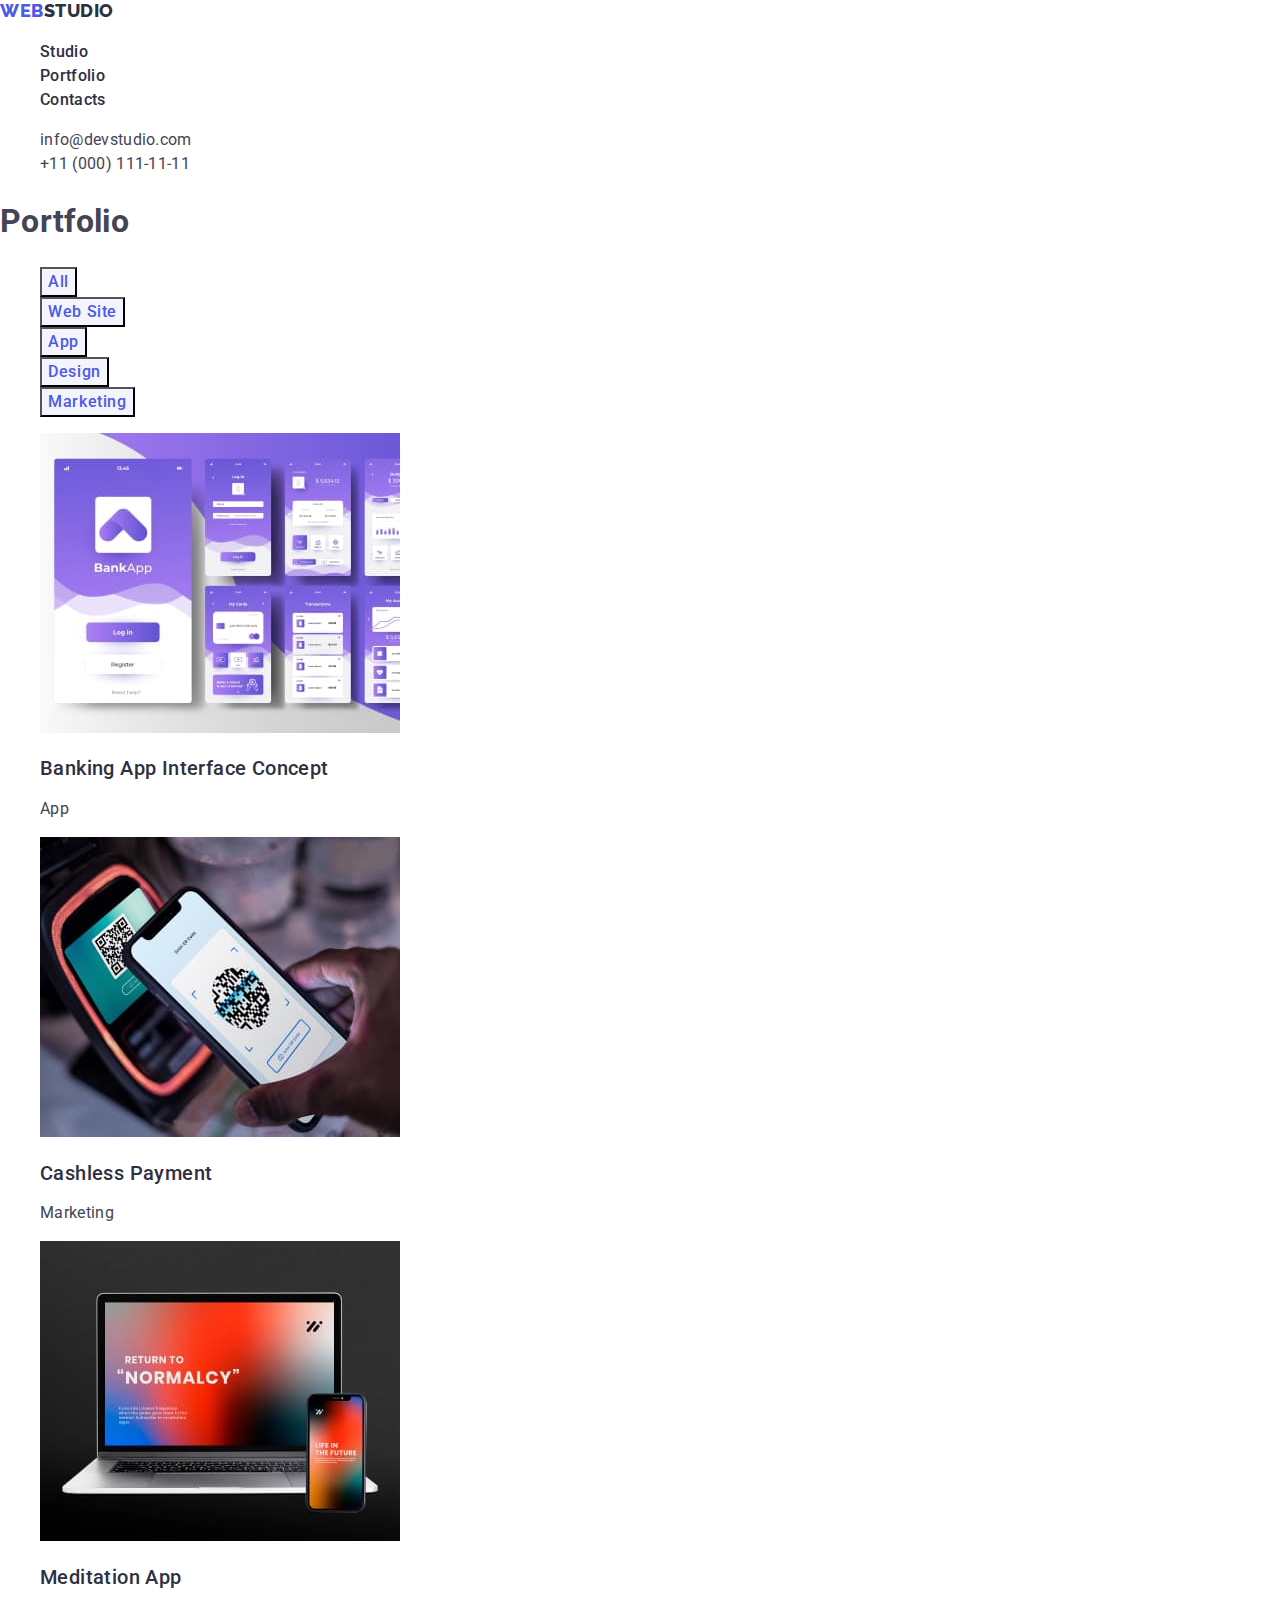
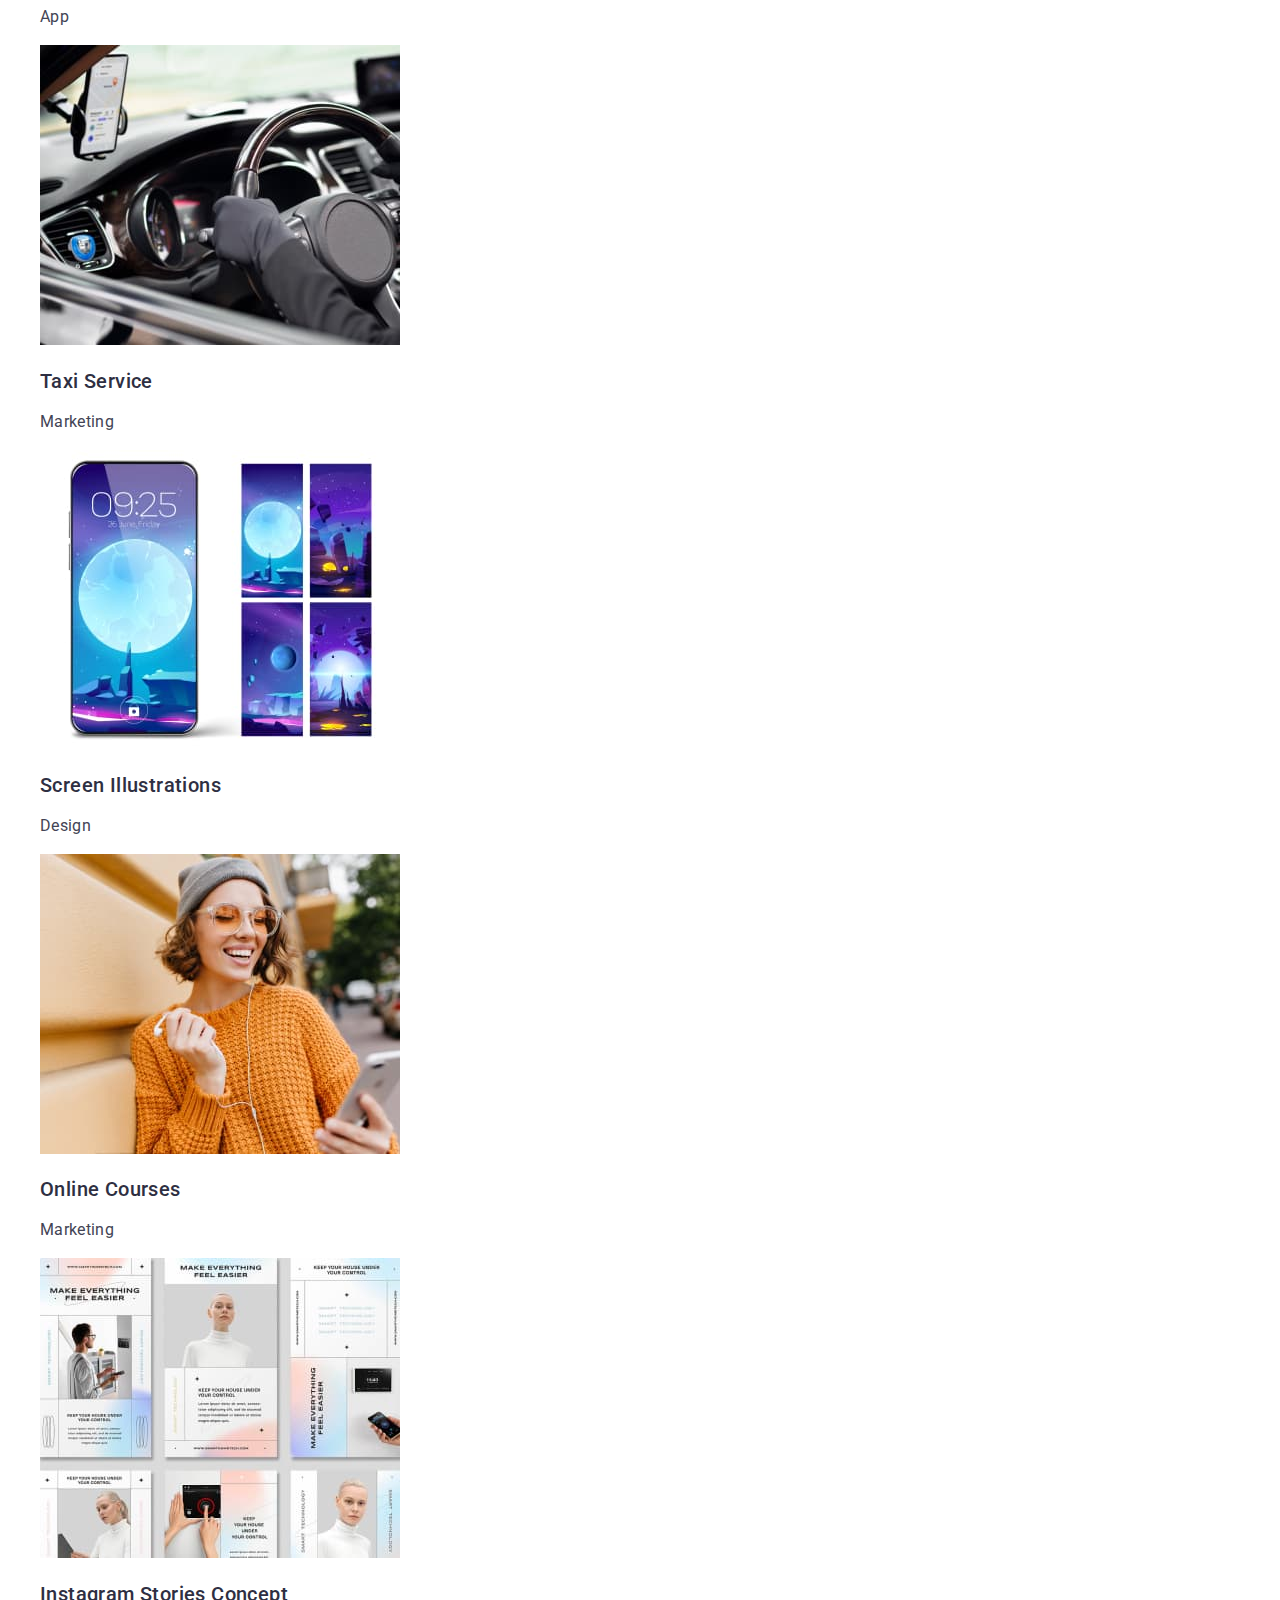
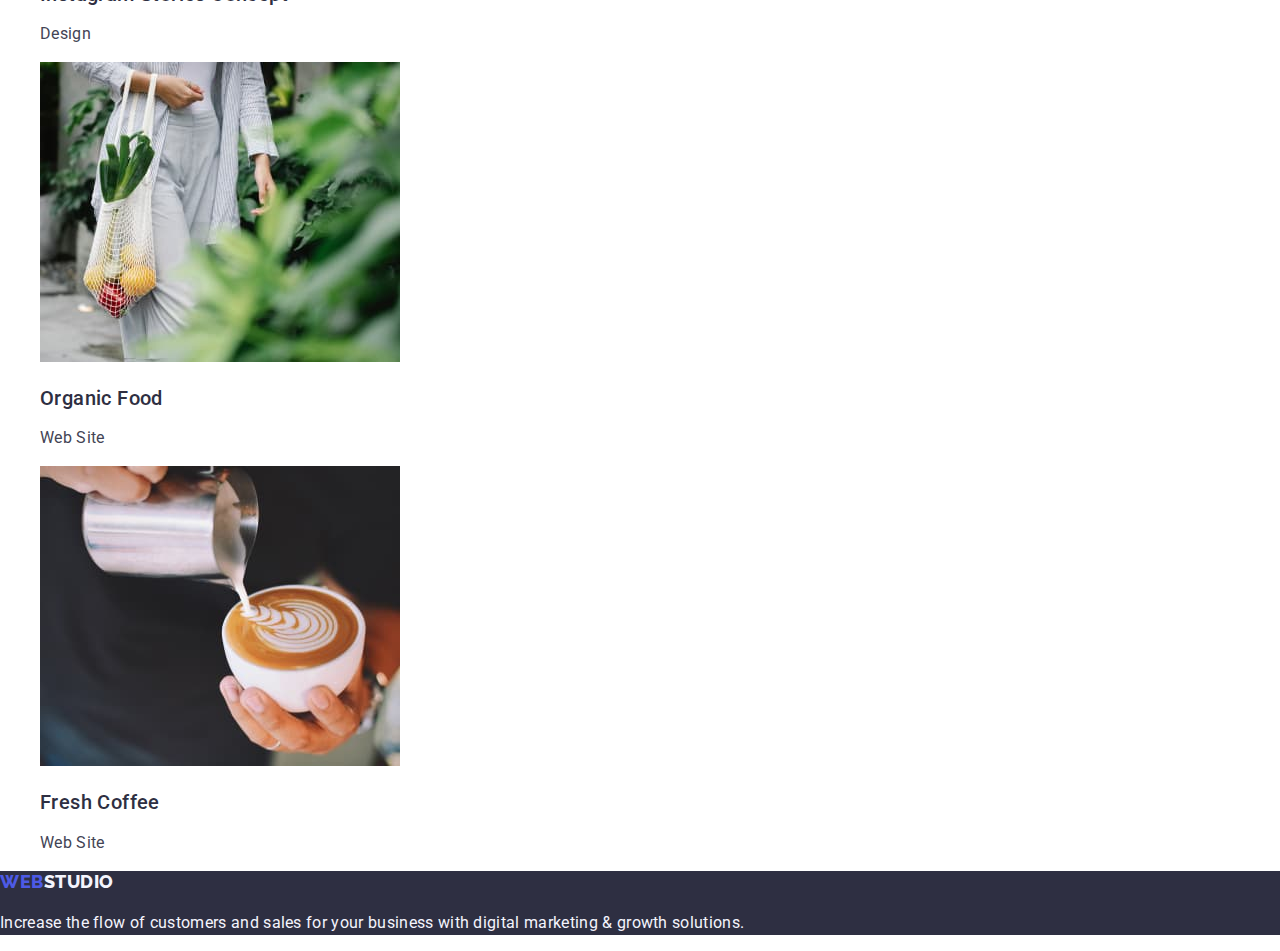
==== portfolio.html @ a2c0a6ae "Initial commit" ====
<!DOCTYPE html>
<html lang="en">

<head>
    <meta charset="UTF-8">
    <meta http-equiv="X-UA-Compatible" content="IE=edge">
    <meta name="viewport" content="width=device-width, initial-scale=1.0">
    <title>Portfolio</title>
    <link rel="stylesheet" href="https://cdn.jsdelivr.net/npm/modern-normalize@1.1.0/modern-normalize.min.css">
    <link rel="preconnect" href="https://fonts.googleapis.com">
    <link rel="preconnect" href="https://fonts.gstatic.com" crossorigin>
    <link
        href="https://fonts.googleapis.com/css2?family=Raleway:wght@800&family=Roboto:wght@400;500;700;900&family=Tilt+Prism&display=swap"
        rel="stylesheet">
    <link rel="stylesheet" href="./css/styles.css">
</head>

<body>
    <header>

        <nav>
            <a class="logo-main link" href="./index.html">Web<span class="logo-accent">Studio</span></a>
            <ul class="list">
                <li>
                    <a class="page-link link" href="./index.html">Studio</a>
                </li>
                <li>
                    <a class="page-link link" href="./portfolio.html">Portfolio</a>
                </li>
                <li>
                    <a class="page-link link" href="">Contacts</a>
                </li>
            </ul>
        </nav>

        <address class="contacts">
            <ul class="list">
                <li>
                    <a class="link" href="mailto:info@devstudio.com">info@devstudio.com</a>
                </li>
                <li>
                    <a  class="link" href="tel:+110001111111">+11 (000) 111-11-11</a>
                </li>
            </ul>
        </address>

    </header>

    <main>
        <section>
            <h1>Portfolio</h1>
            <ul class="list">
                <li>
                    <button class="filter" type="button">All</button>
                </li>
                <li>
                    <button class="filter" type="button">Web Site</button>
                </li>
                <li>
                    <button class="filter" type="button">App</button>
                </li>
                <li>
                    <button class="filter" type="button">Design</button>
                </li>
                <li>
                    <button class="filter" type="button">Marketing</button>
                </li>
            </ul>

            <ul class="list">
                <li class="project-card">
                    <a class="link" href="">
                        <img
                        src="./images/card1.jpg"
                        alt="Banking App Interface Concept"
                        width="360"
                        height="300">
                        <h2 class="sub-title">Banking App Interface Concept</h2>
                        <p class="text">App</p>
                    </a>
                </li>
                <li class="project-card">
                    <a class="link" href="">
                        <img
                        src="./images/card2.jpg"
                        alt="Cashless Payment"
                        width="360"
                        height="300"
                        >
                        <h2 class="sub-title">Cashless Payment</h2>
                        <p class="text">Marketing</p>
                    </a>
                </li>
                <li class="project-card">
                    <a class="link" href="">
                        <img
                        src="./images/card3.jpg"
                        alt="laptop and smartphone"
                        width="360"
                        height="300"
                        >
                        <h2 class="sub-title">Meditation App</h2>
                        <p class="text">App</p>
                    </a>
                </li>
                <li class="project-card">
                    <a class="link" href="">
                        <img
                        src="./images/card4.jpg"
                        alt="Steering wheel of a car with the driver's hands on it"
                        width="360"
                        height="300"
                        >
                        <h2 class="sub-title">Taxi Service</h2>
                        <p class="text">Marketing</p>
                    </a>
                </li>
                <li class="project-card">
                    <a class="link" href="">
                        <img
                        src="./images/card5.jpg"
                        alt="Screen Illustrations"
                        width="360"
                        height="300"
                        >
                        <h2 class="sub-title">Screen Illustrations</h2>
                        <p class="text">Design</p>
                    </a>
                </li>
                <li class="project-card">
                    <a  class="link" href="">
                        <img
                        src="./images/card6.jpg"
                        alt="The girl in headphones looks at the phone"
                        width="360"
                        height="300"
                        >
                        <h2 class="sub-title">Online Courses</h2>
                        <p class="text">Marketing</p>
                    </a>
                </li>
                <li class="project-card">
                    <a class="link" href="">
                        <img
                        src="./images/card7.jpg"
                        alt="Example of instagram stories"
                        width="360" height="300"
                        >
                        <h2 class="sub-title">Instagram Stories Concept</h2>
                        <p class="text">Design</p>
                    </a>
                </li>
                <li class="project-card">
                    <a class="link" href="">
                        <img src="./images/card8.jpg"
                        alt="Organic Food"
                        width="360"
                        height="300"
                        >
                        <h2 class="sub-title">Organic Food</h2>
                        <p class="text">Web Site</p>
                    </a>
                </li>
                <li class="project-card">
                    <a class="link" href="">
                        <img
                        src="./images/card9.jpg"
                        alt="Fresh Coffee"
                        width="360"
                        height="300"
                        >
                        <h2 class="sub-title">Fresh Coffee</h2>
                        <p class="text">Web Site</p>
                    </a>
                </li>
            </ul>
        </section>
    </main>

    <footer class="lower-bloc">
    
        <a class="logo-main link" href="./index.html">Web<span class="logo-accent-lower">Studio</span></a>
        <p class="lower-text">
            Increase the flow of customers and sales for your business with digital marketing & growth solutions.
        </p>
    
    </footer>
    </body>
    
    </html>
---- css/styles.css ----
:root {
    --brand-color-iris: #4d5ae5;
    --active-ocean: #404BBF;
    --headings-navy-blue: #2E2F42;
    --text-slate: #434455;
    --white: #FFFFFF;
    --cloud: #F4F4FD;
    --cornflower: #E7E9FC;
}

body {
    font-family: "Roboto", sans-serif;
    font-size: 16px;
    color: var(--text-slate);
    background-color: #FFF;
    line-height: 1.5;
    letter-spacing: 0.32px;

}

.list {
    list-style-type: none;
}

.link {
    text-decoration: none;
}
/*Header*/
.logo-main {
    color: var(--brand-color-iris);
    font-size: 18px;
    font-family: "Raleway", sans-serif;
    font-weight: 800;
    line-height: 1.17;
    letter-spacing: 0.54px;
    text-transform: uppercase;
}

.logo-accent {
    color: var(--headings-navy-blue);
}
.page-link {
    color: var(--headings-navy-blue);
    font-weight: 500;
}

.page-link:hover,
.page-link:focus {
    color: var(--active-ocean);
}
.contacts {
    font-style: normal;
}
.contacts .link {
    color: var(--text-slate);
}
.contacts .link:hover,
.contacts .link:focus {
    color: var(--active-ocean);
}

/* Main Studio*/
.title-bloc {
    background-color: var(--headings-navy-blue);
}
.main-title {
    color: var(--white);
    text-align: center;
    font-size: 56px;
    font-weight: 700;
    line-height: 1.07;
    letter-spacing: 1.12px;
}
.button-title {
    color: var(--white);
    background-color: var(--brand-color-iris);
    font-weight: 500;
    line-height: 1.5;
    letter-spacing: 0.64px;
    cursor: pointer;
}
.button-title:hover,
.button-title:focus {
    background-color: var(--active-ocean);
}

.sub-title {
    color: var(--headings-navy-blue);
    font-size: 20px;
    font-weight: 500;
    line-height: 1.2;
    letter-spacing: 0.4px;
}
.parts-title {
    color: var(--headings-navy-blue);
    font-size: 36px;
    font-weight: 700;
    line-height: 1.11;
    letter-spacing: 0.72px;
    text-transform: capitalize;
    text-align: center;
}
.team-bloc {
    background-color: var(--cloud);
}
.team-card {
    background-color: var(--white);
}
/*footer*/
.lower-bloc {
    background-color: var(--headings-navy-blue);
}
.lower-text {
    color: var(--cloud);
    font-weight: normal;
}
.logo-accent-lower {
    color:var(--cloud);
}
/*Portfolio*/
.filter {
    color: var(--brand-color-iris);
    font-weight: 500;
    line-height: 1.5;
    letter-spacing: 0.64px;
    background-color: var(--cloud);
    cursor: pointer;
}
.filter:hover,
.filter:focus {
    color: var(--white);
    background-color: var(--active-ocean);
}
.text {
    color: var(--text-slate);
    font-size: 16px;
    font-weight: normal;
    line-height: 1.5;
    letter-spacing: 0.32px;
}
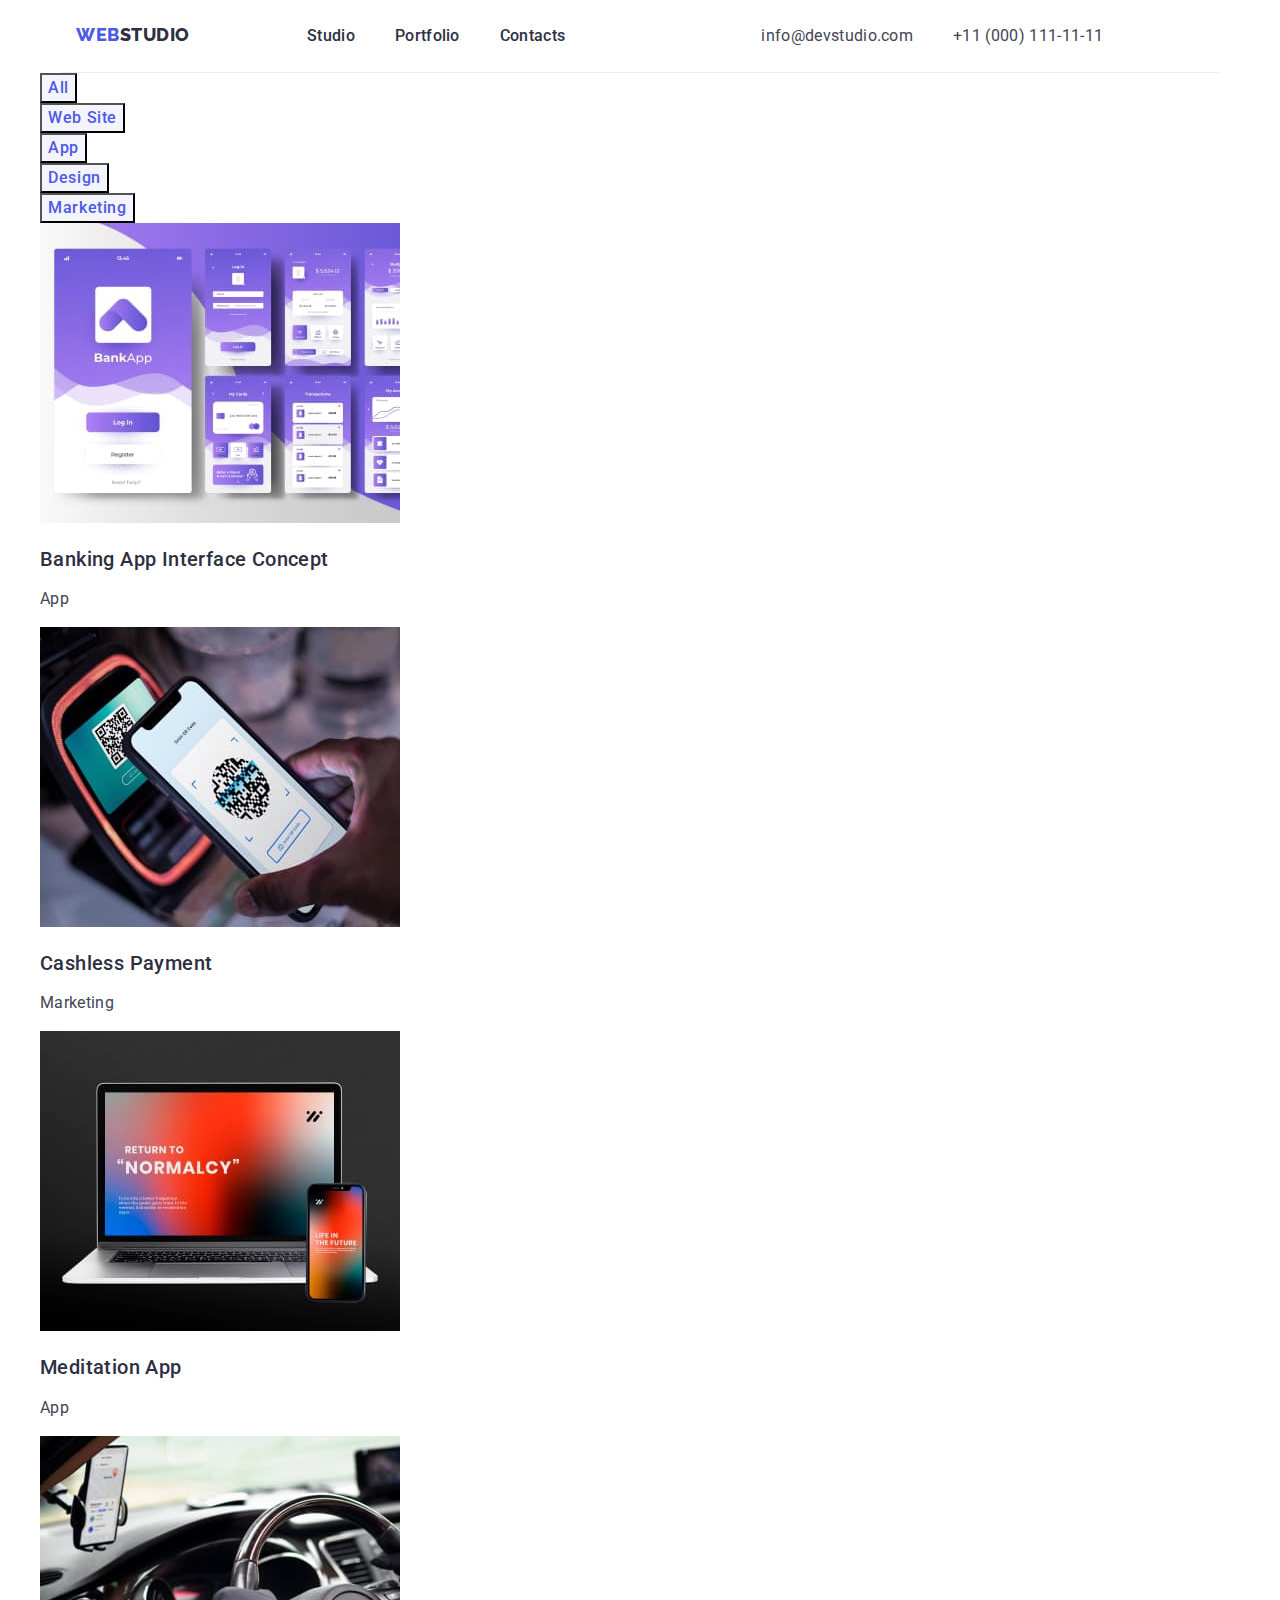
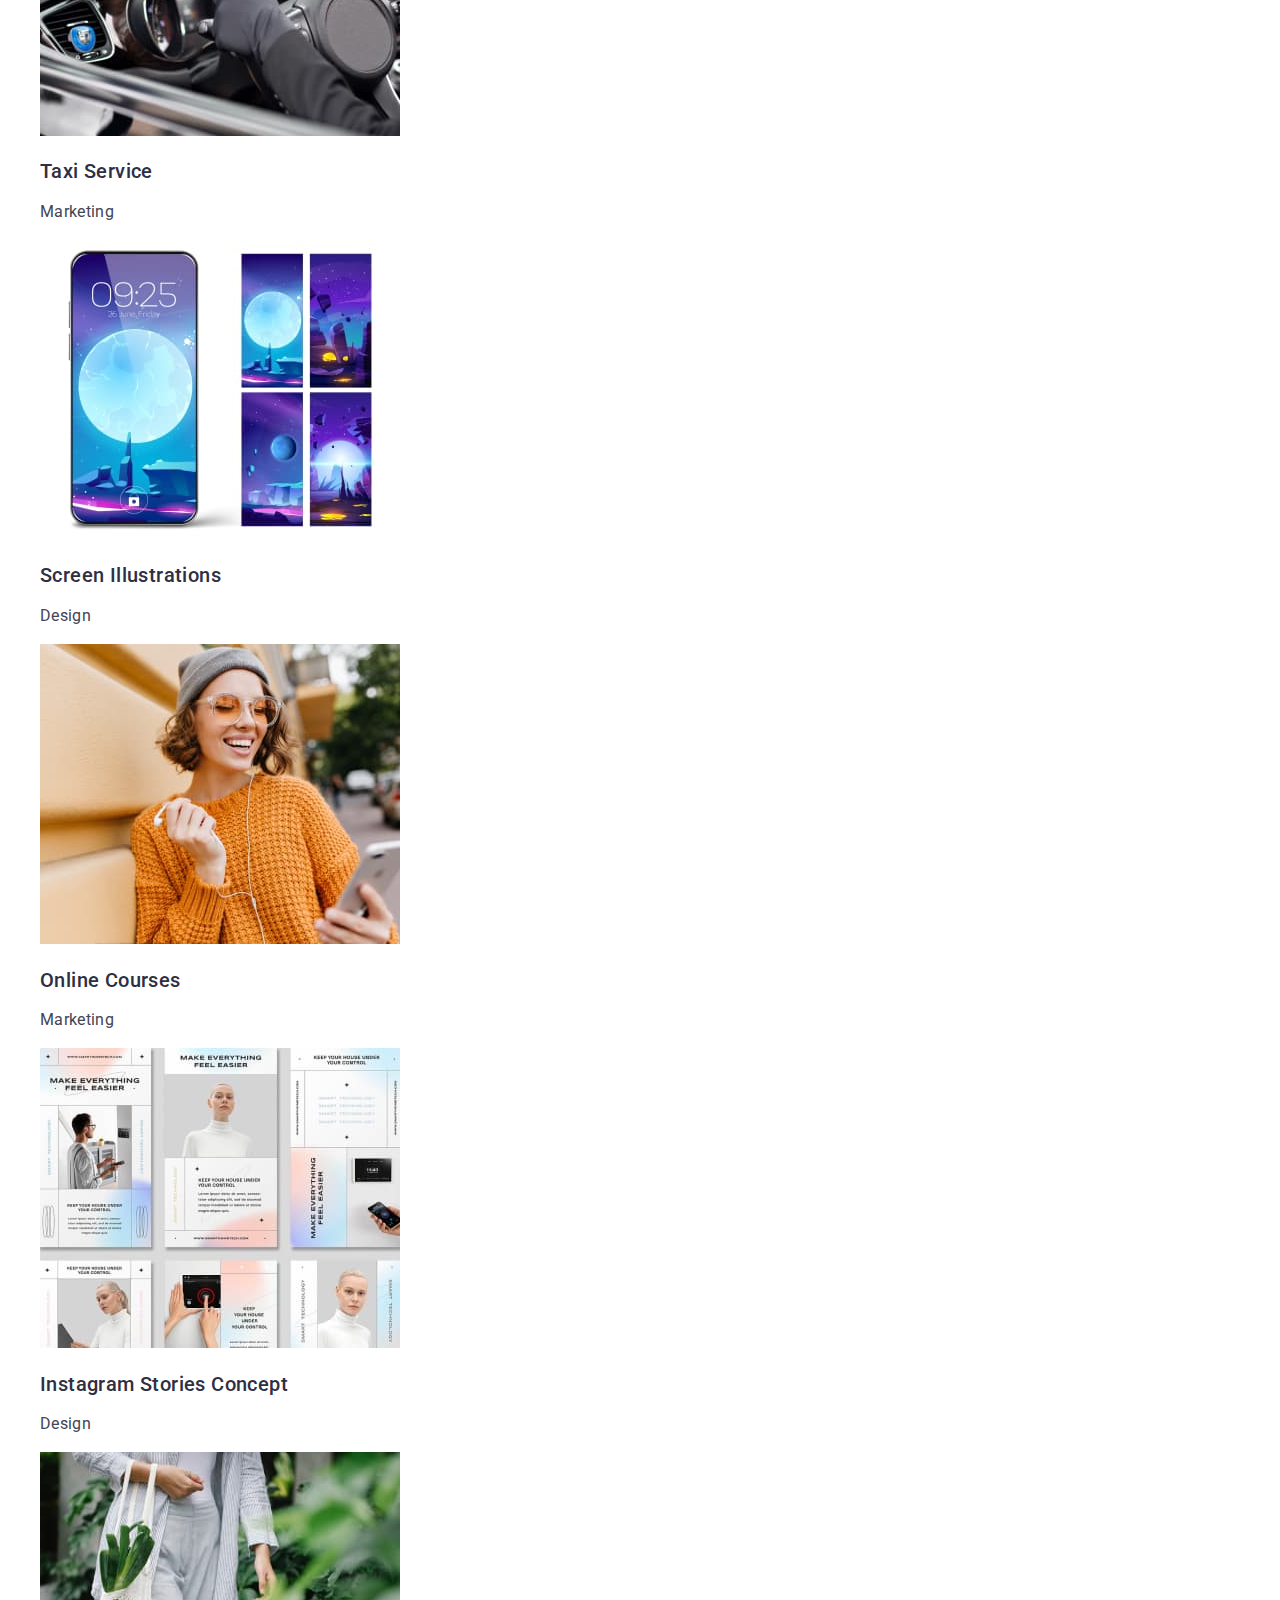
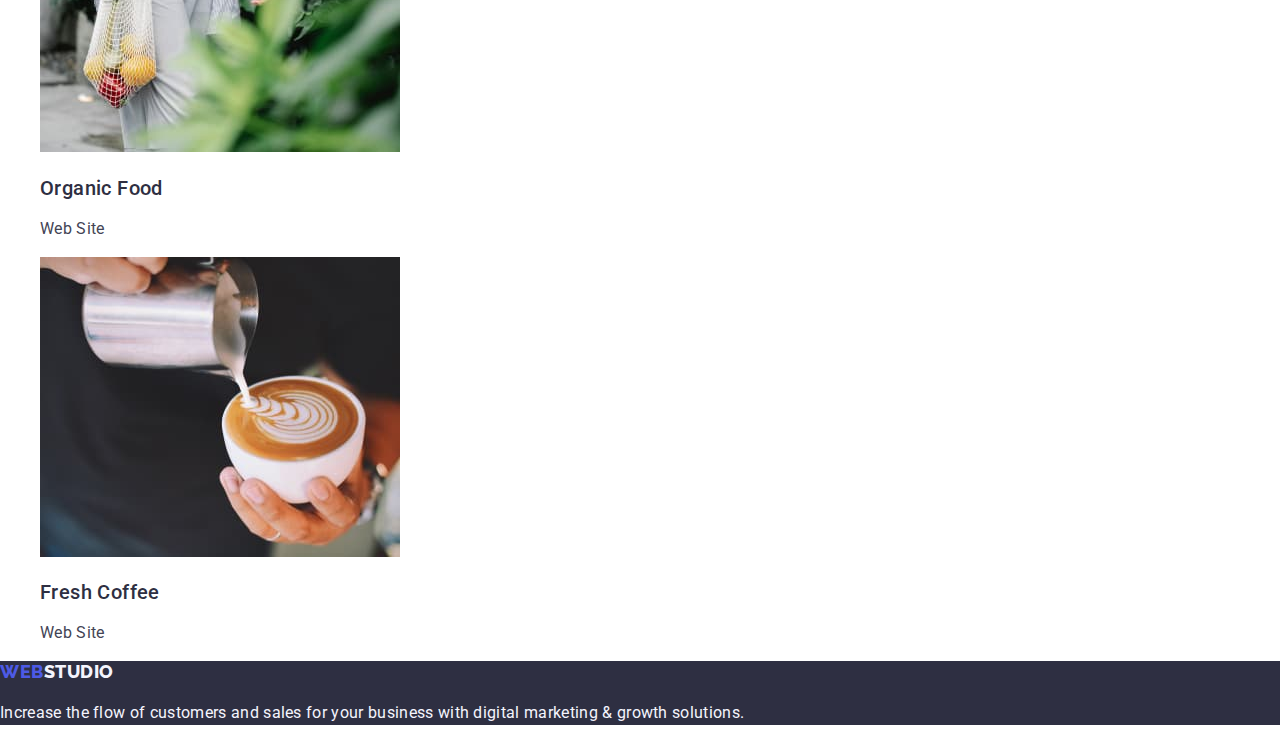
==== commit 8fa0b4c2: "header done" ====
--- a/portfolio.html
+++ b/portfolio.html
@@ -16,11 +16,11 @@
 </head>
 
 <body>
-    <header>
+    <header class="header container">
 
-        <nav>
+        <nav class="page-nav">
             <a class="logo-main link" href="./index.html">Web<span class="logo-accent">Studio</span></a>
-            <ul class="list">
+            <ul class="nav-menu list">
                 <li>
                     <a class="page-link link" href="./index.html">Studio</a>
                 </li>
@@ -34,7 +34,7 @@
         </nav>
 
         <address class="contacts">
-            <ul class="list">
+            <ul class="contacts-list list">
                 <li>
                     <a class="link" href="mailto:info@devstudio.com">info@devstudio.com</a>
                 </li>
@@ -48,7 +48,7 @@
 
     <main>
         <section>
-            <h1>Portfolio</h1>
+            <h1 class="lost-title">Portfolio</h1>
             <ul class="list">
                 <li>
                     <button class="filter" type="button">All</button>
--- a/css/styles.css
+++ b/css/styles.css
@@ -18,6 +18,32 @@
 
 }
 
+h1,
+h2,
+h3 {
+    margin: o auto;
+}
+
+ul,
+ol {
+    margin-top: 0;
+    margin-bottom: 0;
+    margin-left: 0;
+}
+
+.lost-title {
+    position: absolute;
+    width: 1px;
+    height: 1px;
+    margin: -1px;
+    border: 0;
+    padding: 0;
+    white-space: nowrap;
+    clip-path: inset(100%);
+    clip: rect(0 0 0 0);
+    overflow: hidden;
+}
+
 .list {
     list-style-type: none;
 }
@@ -25,7 +51,43 @@
 .link {
     text-decoration: none;
 }
+
+.container {
+    width: 1158px;
+    padding: 0 15px;
+    margin: 0 auto;
+}
 /*Header*/
+.header{
+    display: flex;
+    border-bottom: 1px solid var(--cornflower);
+}
+.page-nav{
+    display: flex;
+}
+.logo-main {
+    width: 115px;
+    margin-top: 24px;
+    margin-bottom: 24px;
+}
+.nav-menu{
+    display: flex;
+    align-items: flex-start;
+    gap: 40px;
+    margin-top: 24px;
+    margin-right: ;
+    margin-bottom: 24px;
+    margin-left: 76px;
+}
+.contacts-list{
+    display: flex;
+    align-items: flex-end;
+    gap: 40px;
+    margin-top: 24px;
+    margin-left: 156px;
+    margin-bottom: 24px;
+}
+
 .logo-main {
     color: var(--brand-color-iris);
     font-size: 18px;
@@ -62,6 +124,7 @@
 /* Main Studio*/
 .title-bloc {
     background-color: var(--headings-navy-blue);
+    
 }
 .main-title {
     color: var(--white);
@@ -70,6 +133,7 @@
     font-weight: 700;
     line-height: 1.07;
     letter-spacing: 1.12px;
+    margin-top: 0;
 }
 .button-title {
     color: var(--white);
@@ -137,4 +201,5 @@
     font-weight: normal;
     line-height: 1.5;
     letter-spacing: 0.32px;
-}+}
+
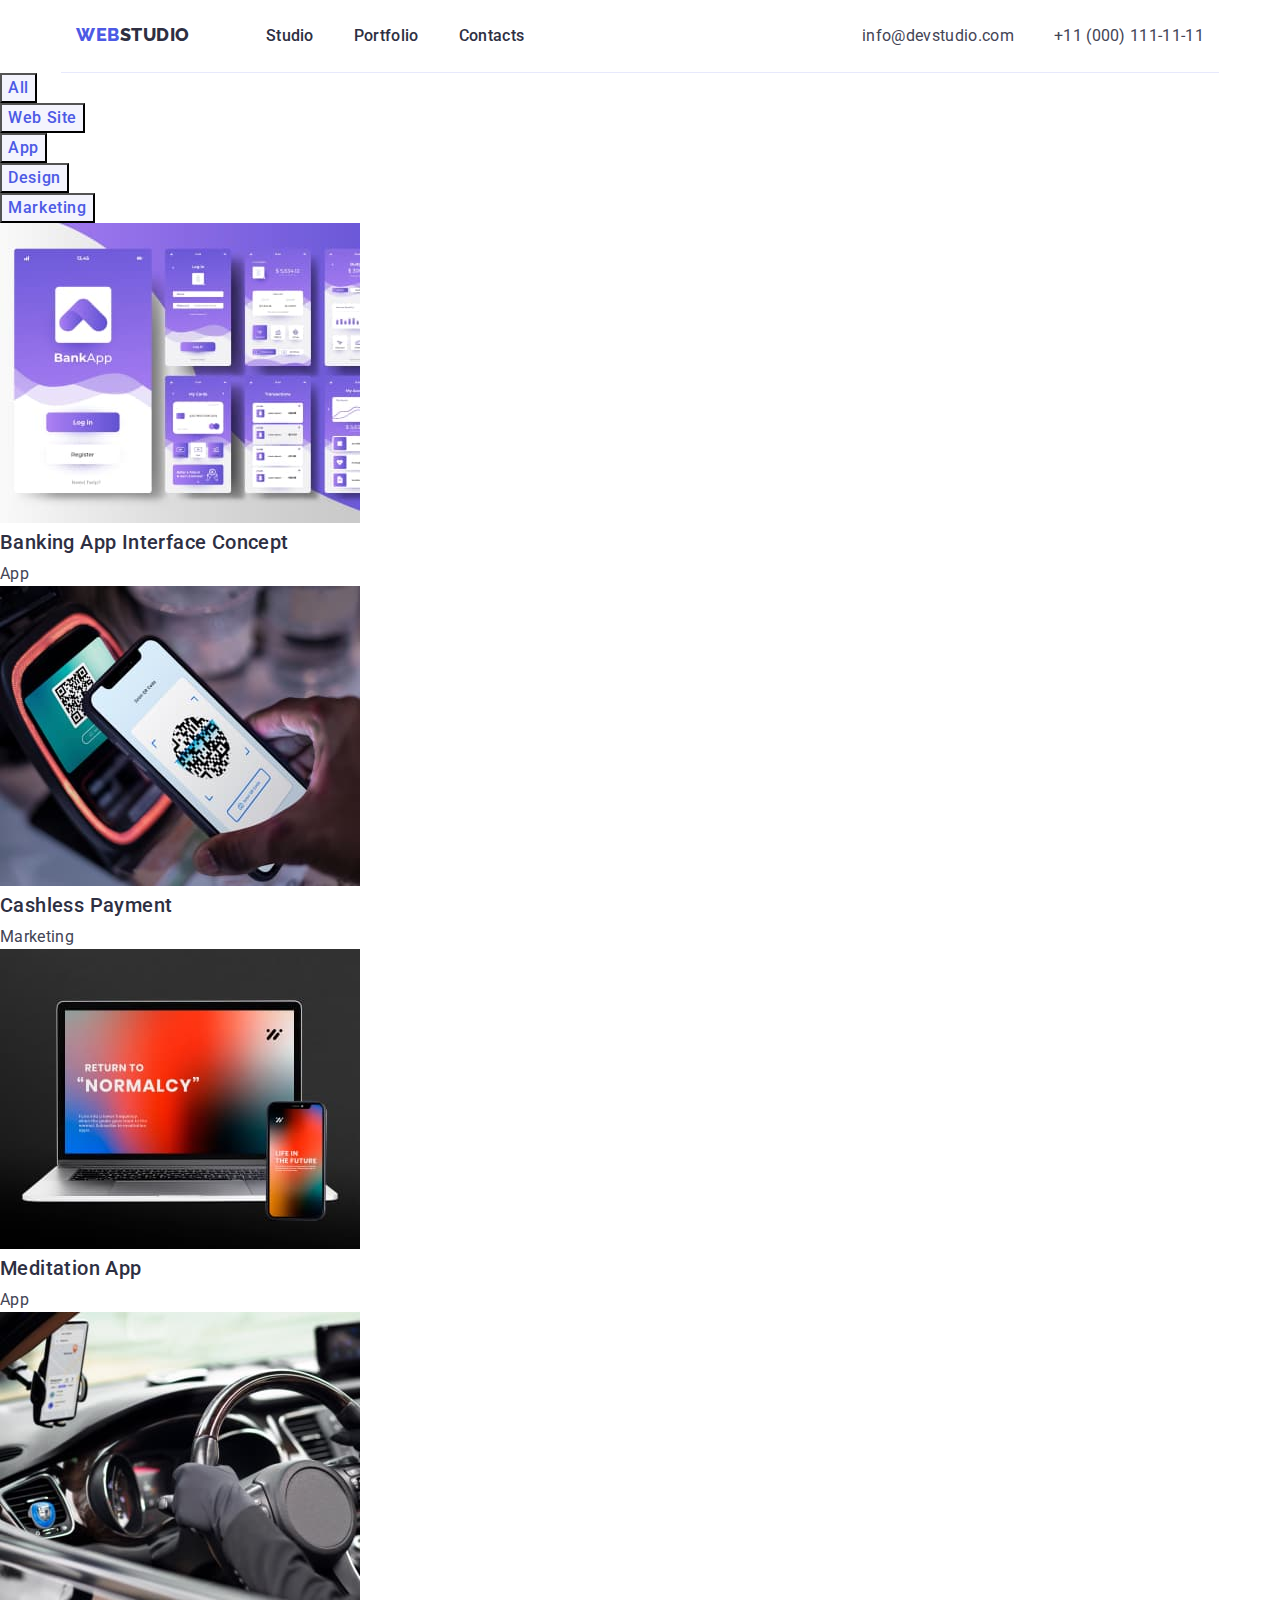
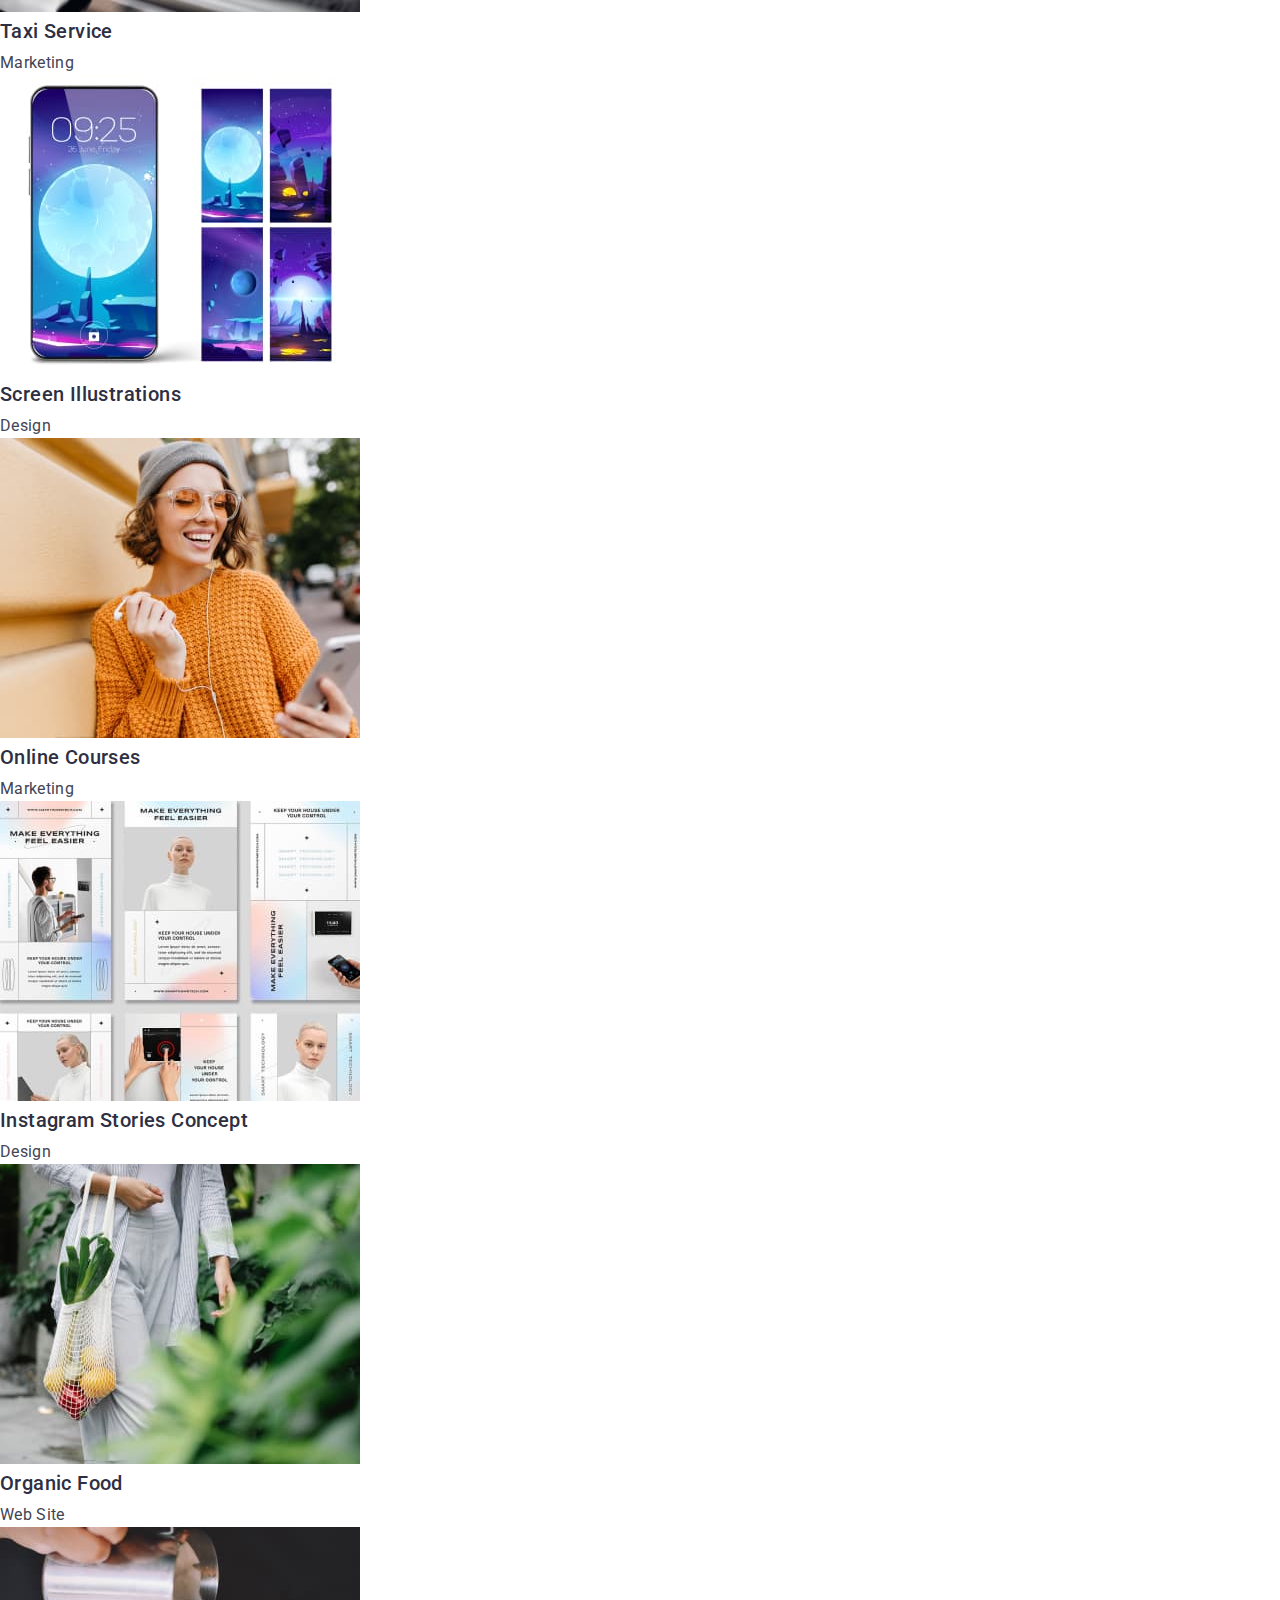
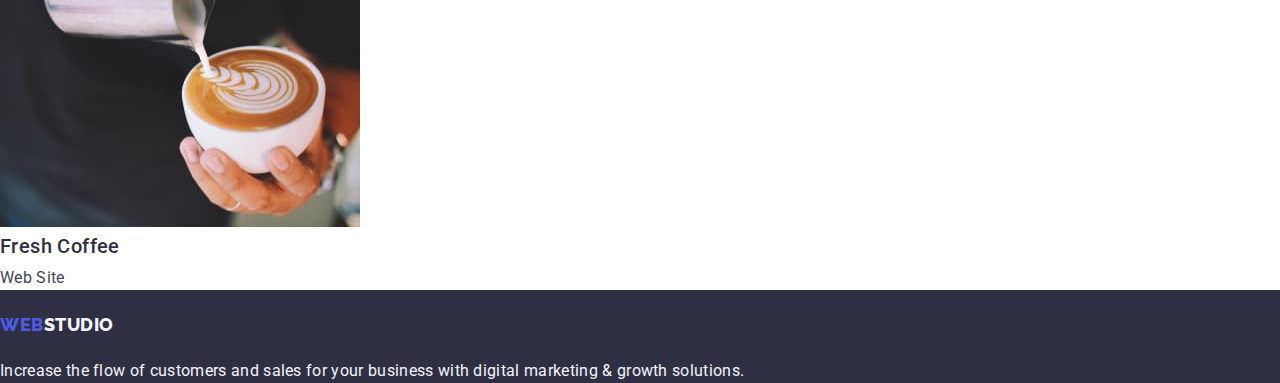
==== commit 83e29dab: "hard work for all day" ====
--- a/portfolio.html
+++ b/portfolio.html
@@ -36,10 +36,10 @@
         <address class="contacts">
             <ul class="contacts-list list">
                 <li>
-                    <a class="link" href="mailto:info@devstudio.com">info@devstudio.com</a>
+                    <a class="contacts-link link" href="mailto:info@devstudio.com">info@devstudio.com</a>
                 </li>
                 <li>
-                    <a  class="link" href="tel:+110001111111">+11 (000) 111-11-11</a>
+                    <a  class="contacts-link link" href="tel:+110001111111">+11 (000) 111-11-11</a>
                 </li>
             </ul>
         </address>
--- a/css/styles.css
+++ b/css/styles.css
@@ -20,15 +20,9 @@
 
 h1,
 h2,
-h3 {
-    margin: o auto;
-}
-
-ul,
-ol {
-    margin-top: 0;
-    margin-bottom: 0;
-    margin-left: 0;
+h3,
+p {
+    margin: 0;
 }
 
 .lost-title {
@@ -46,6 +40,8 @@
 
 .list {
     list-style-type: none;
+    margin: 0;
+    padding: 0;
 }
 
 .link {
@@ -57,7 +53,7 @@
     padding: 0 15px;
     margin: 0 auto;
 }
-/*Header*/
+/**------------------Header--------------*/
 .header{
     display: flex;
     border-bottom: 1px solid var(--cornflower);
@@ -65,27 +61,9 @@
 .page-nav{
     display: flex;
 }
-.logo-main {
-    width: 115px;
-    margin-top: 24px;
-    margin-bottom: 24px;
-}
 .nav-menu{
     display: flex;
-    align-items: flex-start;
     gap: 40px;
-    margin-top: 24px;
-    margin-right: ;
-    margin-bottom: 24px;
-    margin-left: 76px;
-}
-.contacts-list{
-    display: flex;
-    align-items: flex-end;
-    gap: 40px;
-    margin-top: 24px;
-    margin-left: 156px;
-    margin-bottom: 24px;
 }
 
 .logo-main {
@@ -96,6 +74,9 @@
     line-height: 1.17;
     letter-spacing: 0.54px;
     text-transform: uppercase;
+    padding: 24px 0;
+    display: block;
+    margin-right: 76px;
 }
 
 .logo-accent {
@@ -104,6 +85,8 @@
 .page-link {
     color: var(--headings-navy-blue);
     font-weight: 500;
+    padding: 24px 0;
+    display: block;
 }
 
 .page-link:hover,
@@ -112,28 +95,37 @@
 }
 .contacts {
     font-style: normal;
-}
-.contacts .link {
+    margin-left: auto;
+}
+
+.contacts-list {
+    display: flex;
+    gap: 40px;
+}
+.contacts-link {
     color: var(--text-slate);
+    display: block;
+    padding: 24px 0;
 }
 .contacts .link:hover,
 .contacts .link:focus {
     color: var(--active-ocean);
 }
 
-/* Main Studio*/
+/**------------ Main Studio-----------*/
 .title-bloc {
     background-color: var(--headings-navy-blue);
-    
+    padding: 188px 0;
 }
 .main-title {
     color: var(--white);
-    text-align: center;
     font-size: 56px;
     font-weight: 700;
     line-height: 1.07;
     letter-spacing: 1.12px;
-    margin-top: 0;
+    max-width: 496px;
+    margin: 0 auto;
+    
 }
 .button-title {
     color: var(--white);
@@ -142,12 +134,28 @@
     line-height: 1.5;
     letter-spacing: 0.64px;
     cursor: pointer;
+    padding: 16px 32px;
+    border: 0;
+    border-radius: 4px;
+    margin-top: 48px;
+    margin-right: auto;
+    margin-bottom: 0;
+    margin-left: auto;
+    display: block;
 }
 .button-title:hover,
 .button-title:focus {
     background-color: var(--active-ocean);
 }
 
+/**------------Section2-----------*/
+
+.values-list{
+    display: flex;
+    gap: 24px;
+    margin: 120px auto;
+}
+
 .sub-title {
     color: var(--headings-navy-blue);
     font-size: 20px;
@@ -155,6 +163,9 @@
     line-height: 1.2;
     letter-spacing: 0.4px;
 }
+
+/**-----------Section3------------ */
+
 .parts-title {
     color: var(--headings-navy-blue);
     font-size: 36px;
@@ -163,14 +174,50 @@
     letter-spacing: 0.72px;
     text-transform: capitalize;
     text-align: center;
-}
+    margin: 0 auto;
+}
+
+.doing-list{
+    display: flex;
+    gap: 24px;
+    margin-top: 72px;
+    margin-right: auto;
+    margin-bottom: 120px;
+    margin-left: auto;
+}
+
+/**-----------Section4------------ */
 .team-bloc {
     background-color: var(--cloud);
 }
+.team-title {
+    padding-top: 120px;
+    margin-right: auto;
+    margin-bottom: 0;
+    margin-left: auto;
+}
+.team-list{
+    display: flex;
+    gap: 24px;
+    margin-top: 72px;
+    margin-right: auto;
+    margin-left: auto;
+    padding-bottom: 120px;
+}
 .team-card {
     background-color: var(--white);
-}
-/*footer*/
+    width: calc((100%-72)/4);
+    border-radius: 0px 0px 4px 4px
+}
+.team-img {
+    display: block;
+}
+.team-card-text {
+    margin: 32px auto;
+    text-align: center;
+}
+
+/**----------Footer----------------*/
 .lower-bloc {
     background-color: var(--headings-navy-blue);
 }
@@ -181,7 +228,8 @@
 .logo-accent-lower {
     color:var(--cloud);
 }
-/*Portfolio*/
+/**----------Portfolio*------------*/
+
 .filter {
     color: var(--brand-color-iris);
     font-weight: 500;
@@ -201,5 +249,7 @@
     font-weight: normal;
     line-height: 1.5;
     letter-spacing: 0.32px;
-}
-
+
+    margin-top: 8px;
+}
+
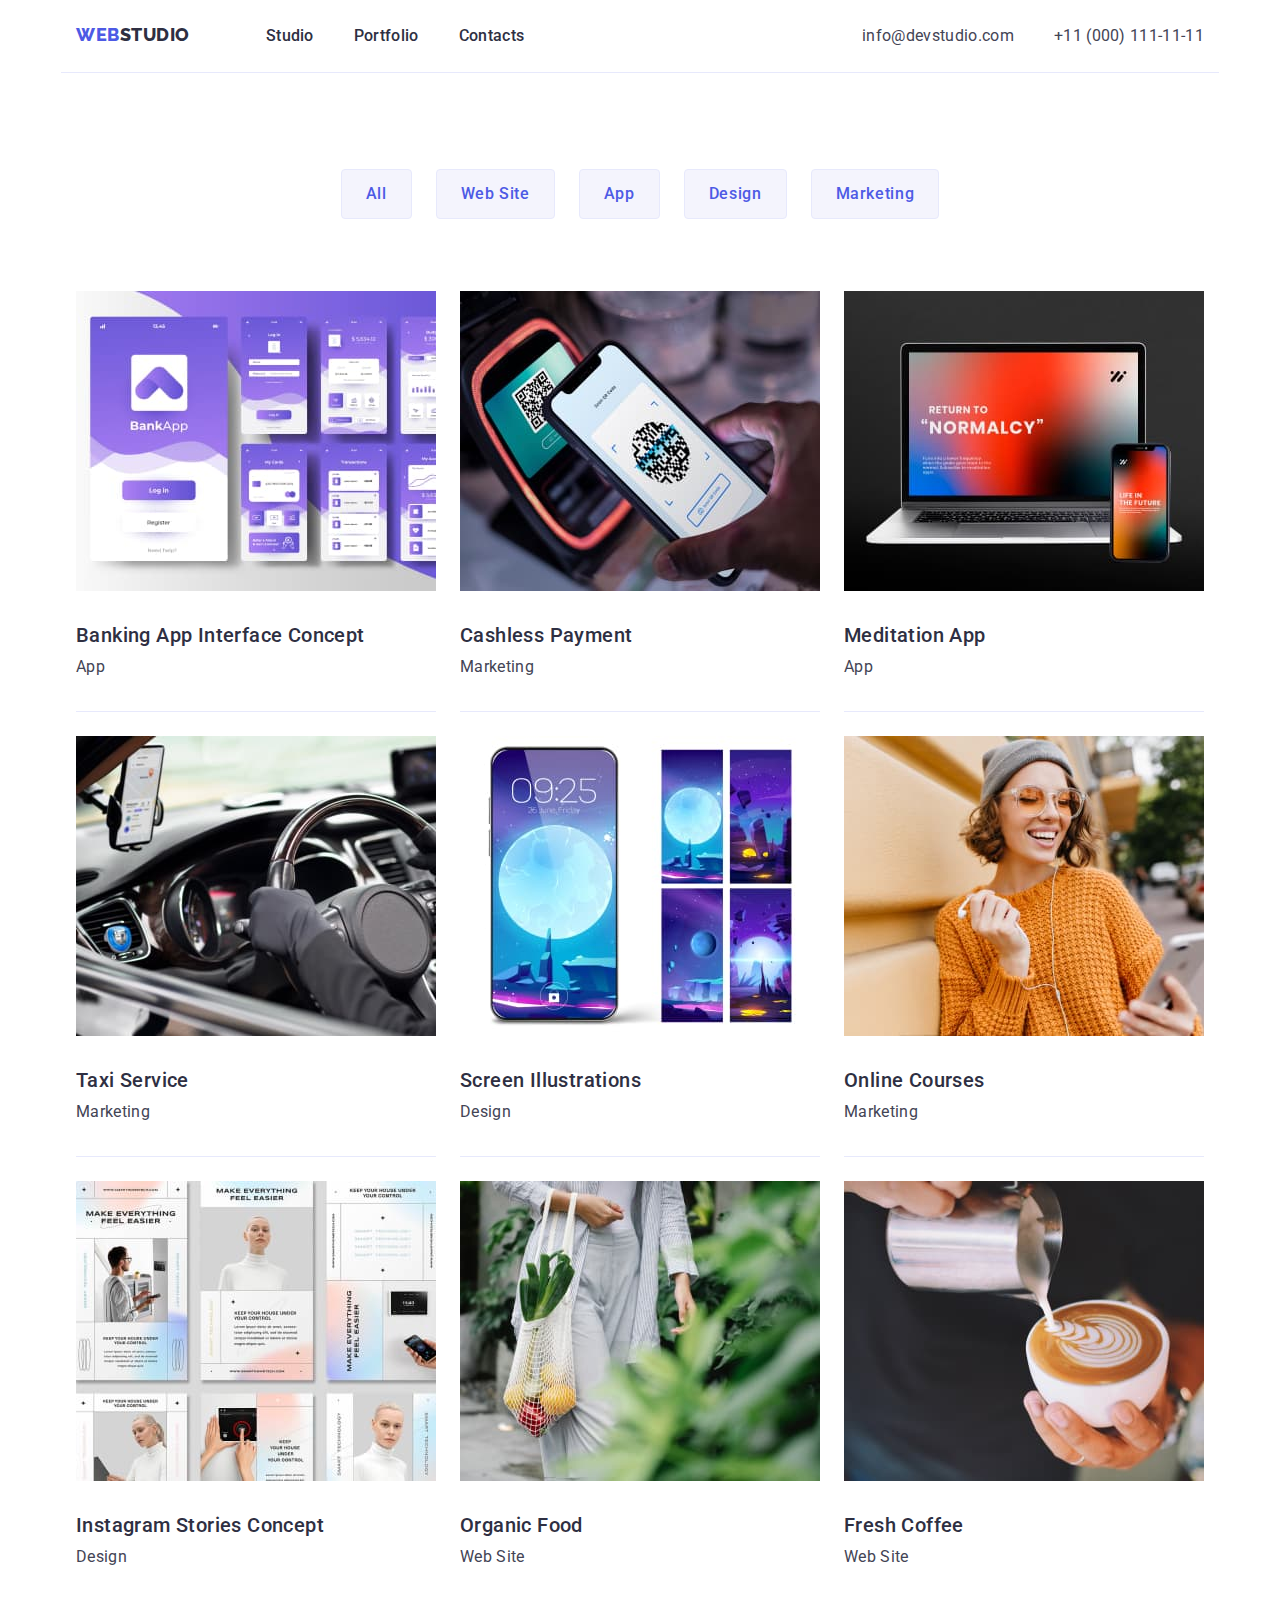
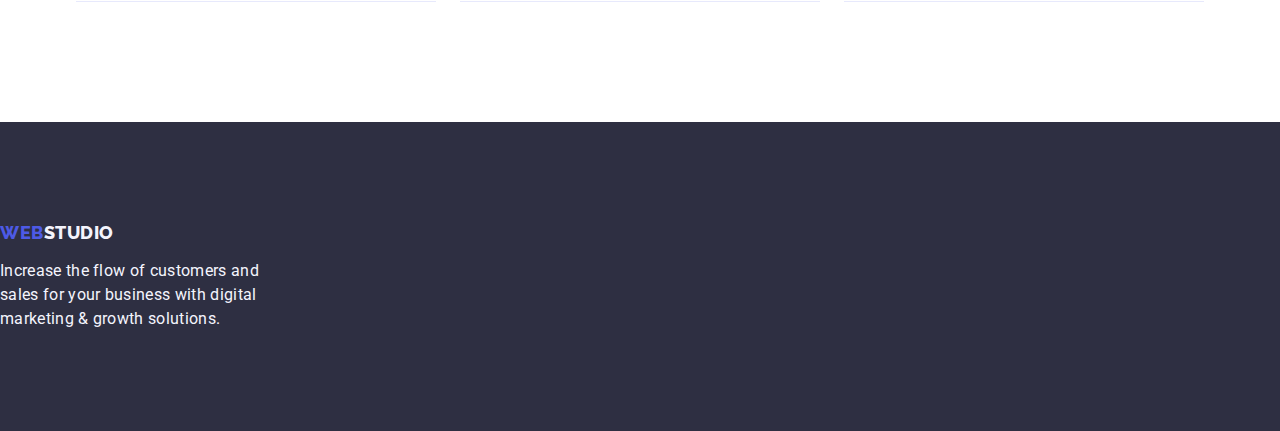
==== commit e5b7b664: "made portfolio page" ====
--- a/portfolio.html
+++ b/portfolio.html
@@ -47,133 +47,154 @@
     </header>
 
     <main>
-        <section>
-            <h1 class="lost-title">Portfolio</h1>
-            <ul class="list">
-                <li>
-                    <button class="filter" type="button">All</button>
-                </li>
-                <li>
-                    <button class="filter" type="button">Web Site</button>
-                </li>
-                <li>
-                    <button class="filter" type="button">App</button>
-                </li>
-                <li>
-                    <button class="filter" type="button">Design</button>
-                </li>
-                <li>
-                    <button class="filter" type="button">Marketing</button>
-                </li>
-            </ul>
-
-            <ul class="list">
-                <li class="project-card">
-                    <a class="link" href="">
-                        <img
-                        src="./images/card1.jpg"
-                        alt="Banking App Interface Concept"
-                        width="360"
-                        height="300">
-                        <h2 class="sub-title">Banking App Interface Concept</h2>
-                        <p class="text">App</p>
-                    </a>
-                </li>
-                <li class="project-card">
-                    <a class="link" href="">
-                        <img
-                        src="./images/card2.jpg"
-                        alt="Cashless Payment"
-                        width="360"
-                        height="300"
-                        >
-                        <h2 class="sub-title">Cashless Payment</h2>
-                        <p class="text">Marketing</p>
-                    </a>
-                </li>
-                <li class="project-card">
-                    <a class="link" href="">
-                        <img
-                        src="./images/card3.jpg"
-                        alt="laptop and smartphone"
-                        width="360"
-                        height="300"
-                        >
-                        <h2 class="sub-title">Meditation App</h2>
-                        <p class="text">App</p>
-                    </a>
-                </li>
-                <li class="project-card">
-                    <a class="link" href="">
-                        <img
-                        src="./images/card4.jpg"
-                        alt="Steering wheel of a car with the driver's hands on it"
-                        width="360"
-                        height="300"
-                        >
-                        <h2 class="sub-title">Taxi Service</h2>
-                        <p class="text">Marketing</p>
-                    </a>
-                </li>
-                <li class="project-card">
-                    <a class="link" href="">
-                        <img
-                        src="./images/card5.jpg"
-                        alt="Screen Illustrations"
-                        width="360"
-                        height="300"
-                        >
-                        <h2 class="sub-title">Screen Illustrations</h2>
-                        <p class="text">Design</p>
-                    </a>
-                </li>
-                <li class="project-card">
-                    <a  class="link" href="">
-                        <img
-                        src="./images/card6.jpg"
-                        alt="The girl in headphones looks at the phone"
-                        width="360"
-                        height="300"
-                        >
-                        <h2 class="sub-title">Online Courses</h2>
-                        <p class="text">Marketing</p>
-                    </a>
-                </li>
-                <li class="project-card">
-                    <a class="link" href="">
-                        <img
-                        src="./images/card7.jpg"
-                        alt="Example of instagram stories"
-                        width="360" height="300"
-                        >
-                        <h2 class="sub-title">Instagram Stories Concept</h2>
-                        <p class="text">Design</p>
-                    </a>
-                </li>
-                <li class="project-card">
-                    <a class="link" href="">
-                        <img src="./images/card8.jpg"
-                        alt="Organic Food"
-                        width="360"
-                        height="300"
-                        >
-                        <h2 class="sub-title">Organic Food</h2>
-                        <p class="text">Web Site</p>
-                    </a>
-                </li>
-                <li class="project-card">
-                    <a class="link" href="">
-                        <img
-                        src="./images/card9.jpg"
-                        alt="Fresh Coffee"
-                        width="360"
-                        height="300"
-                        >
-                        <h2 class="sub-title">Fresh Coffee</h2>
-                        <p class="text">Web Site</p>
-                    </a>
-                </li>
-            </ul>
+        <section class="portfolio-section">
+            <div class="container">
+                <h1 class="lost-title">Portfolio</h1>
+                <ul class="filter-list list">
+                    <li>
+                        <button class="filter" type="button">All</button>
+                    </li>
+                    <li>
+                        <button class="filter" type="button">Web Site</button>
+                    </li>
+                    <li>
+                        <button class="filter" type="button">App</button>
+                    </li>
+                    <li>
+                        <button class="filter" type="button">Design</button>
+                    </li>
+                    <li>
+                        <button class="filter" type="button">Marketing</button>
+                    </li>
+                </ul>
+
+                <ul class="project-card-list list">
+                    <li class="project-card-items">
+                        <a class="project-card-link link" href="">
+                            <img class="project-card-img"
+                            src="./images/card1.jpg"
+                            alt="Banking App Interface Concept"
+                            width="360"
+                            height="300">
+                            <div class="project-card-text">
+                            <h2 class="sub-title">Banking App Interface Concept</h2>
+                            <p class="text">App</p>
+                            </div>
+                        </a>
+                    </li>
+                    <li class="project-card-items">
+                        <a class="project-card-link link" href="">
+                            <img class="project-card-img"
+                            src="./images/card2.jpg"
+                            alt="Cashless Payment"
+                            width="360"
+                            height="300"
+                            >
+                            <div class="project-card-text">
+                            <h2 class="sub-title">Cashless Payment</h2>
+                            <p class="text">Marketing</p>
+                            </div>
+                        </a>
+                    </li>
+                    <li class="project-card-items">
+                        <a class="project-card-link link" href="">
+                            <img class="project-card-img"
+                            src="./images/card3.jpg"
+                            alt="laptop and smartphone"
+                            width="360"
+                            height="300"
+                            >
+                            <div class="project-card-text">
+                            <h2 class="sub-title">Meditation App</h2>
+                            <p class="text">App</p>
+                            </div>
+                        </a>
+                    </li>
+                    <li class="project-card-items">
+                        <a class="project-card-link link" href="">
+                            <img class="project-card-img"
+                            src="./images/card4.jpg"
+                            alt="Steering wheel of a car with the driver's hands on it"
+                            width="360"
+                            height="300"
+                            >
+                            <div class="project-card-text">
+                            <h2 class="sub-title">Taxi Service</h2>
+                            <p class="text">Marketing</p>
+                            </div>
+                        </a>
+                    </li>
+                    <li class="project-card-items">
+                        <a class="project-card-link link" href="">
+                            <img class="project-card-img"
+                            src="./images/card5.jpg"
+                            alt="Screen Illustrations"
+                            width="360"
+                            height="300"
+                            >
+                            <div class="project-card-text">
+                            <h2 class="sub-title">Screen Illustrations</h2>
+                            <p class="text">Design</p>
+                            </div>
+                        </a>
+                    </li>
+                    <li class="project-card-items">
+                        <a  class="project-card-link link" href="">
+                            <img class="project-card-img"
+                            src="./images/card6.jpg"
+                            alt="The girl in headphones looks at the phone"
+                            width="360"
+                            height="300"
+                            >
+                            <div class="project-card-text">
+                            <h2 class="sub-title">Online Courses</h2>
+                            <p class="text">Marketing</p>
+                            </div>
+                        </a>
+                    </li>
+                    <li class="project-card-items">
+                        <a class="project-card-link link" href="">
+                            <img class="project-card-img"
+                            src="./images/card7.jpg"
+                            alt="Example of instagram stories"
+                            width="360" height="300"
+                            >
+                            <div class="project-card-text">
+                            <h2 class="sub-title">Instagram Stories Concept</h2>
+                            <p class="text">Design</p>
+                            </div>
+                        </a>
+                    </li>
+                    <li class="project-card-items">
+                        <a class="project-card-link link" href="">
+                            <img class="project-card-img"
+                            src="./images/card8.jpg"
+                            alt="Organic Food"
+                            width="360"
+                            height="300"
+                            >
+                            <div class="project-card-text">
+                            <h2 class="sub-title">Organic Food</h2>
+                            <p class="text">Web Site</p>
+                            </div>
+                        </a>
+                    </li>
+                    <li class="project-card-items">
+                        <a class="project-card-link link" href="">
+                            <img class="project-card-img"
+                            src="./images/card9.jpg"
+                            alt="Fresh Coffee"
+                            width="360"
+                            height="300"
+                            >
+                            <div class="project-card-text">
+                            <h2 class="sub-title">Fresh Coffee</h2>
+                            <p class="text">Web Site</p>
+                            </div>
+                        </a>
+                    </li>
+                </ul>
+            </div>
         </section>
     </main>
 
--- a/css/styles.css
+++ b/css/styles.css
@@ -23,6 +23,11 @@
 h3,
 p {
     margin: 0;
+}
+
+img{
+    display: block;
+    max-width: 100%;
 }
 
 .lost-title {
@@ -57,6 +62,7 @@
 .header{
     display: flex;
     border-bottom: 1px solid var(--cornflower);
+    background: var(--white);
 }
 .page-nav{
     display: flex;
@@ -198,37 +204,65 @@
 }
 .team-list{
     display: flex;
+    flex-wrap: wrap;
     gap: 24px;
     margin-top: 72px;
     margin-right: auto;
     margin-left: auto;
     padding-bottom: 120px;
+    align-content: center;
 }
 .team-card {
     background-color: var(--white);
-    width: calc((100%-72)/4);
+    width: calc((100% - 72px) / 4);
     border-radius: 0px 0px 4px 4px
 }
-.team-img {
-    display: block;
-}
+
 .team-card-text {
     margin: 32px auto;
     text-align: center;
 }
 
 /**----------Footer----------------*/
+
+
+/**__ glue footer*/
+.page-conteiner{
+    min-height: 100vh;
+    display: flex;
+    flex-direction: column;
+}
+main {
+    flex-grow: 1;
+}
+
 .lower-bloc {
     background-color: var(--headings-navy-blue);
-}
+    padding: 100px 0;
+}
+.lower-bloc .logo-main {
+    padding: 0;
+    margin: 0;
+}
+
 .lower-text {
     color: var(--cloud);
     font-weight: normal;
+    max-width: 264px;
+    margin-top: 16px;
 }
 .logo-accent-lower {
     color:var(--cloud);
 }
+
 /**----------Portfolio*------------*/
+
+.filter-list{
+    display: flex;
+    gap: 24px;
+    justify-content: center;
+    padding-top: 96px;
+}
 
 .filter {
     color: var(--brand-color-iris);
@@ -237,12 +271,34 @@
     letter-spacing: 0.64px;
     background-color: var(--cloud);
     cursor: pointer;
+    padding: 12px 24px;
+    border-radius: 4px;
+    border: 1px solid var(--cornflower);
+    background-color: var(--cloud);
 }
 .filter:hover,
 .filter:focus {
     color: var(--white);
     background-color: var(--active-ocean);
 }
+
+.project-card-list{
+    display: flex;
+    flex-wrap: wrap;
+    gap: 24px;
+    align-content: center;
+    margin-top: 72px;
+    padding-bottom: 120px;
+}
+
+.project-card-items {
+    border-bottom: 1px solid var(--cornflower);
+}
+
+.project-card-text{
+    margin: 32px auto;
+}
+
 .text {
     color: var(--text-slate);
     font-size: 16px;
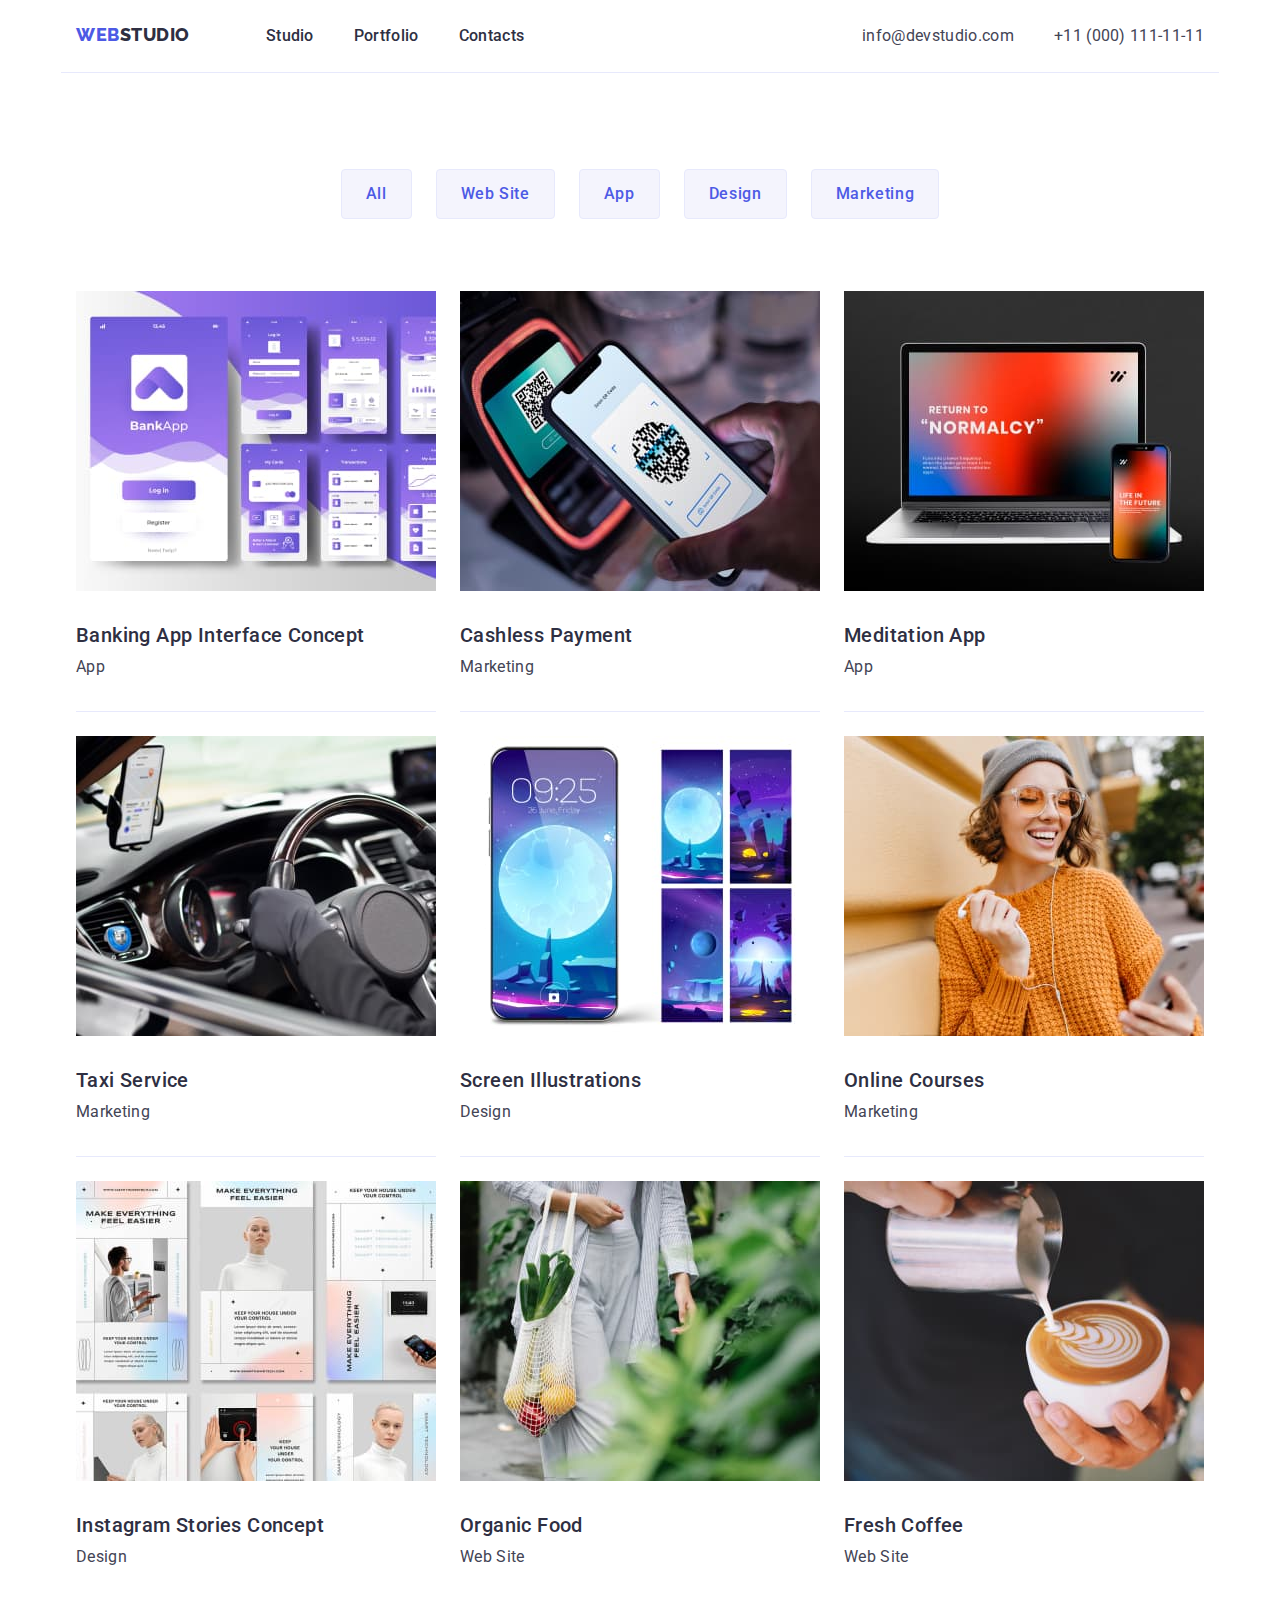
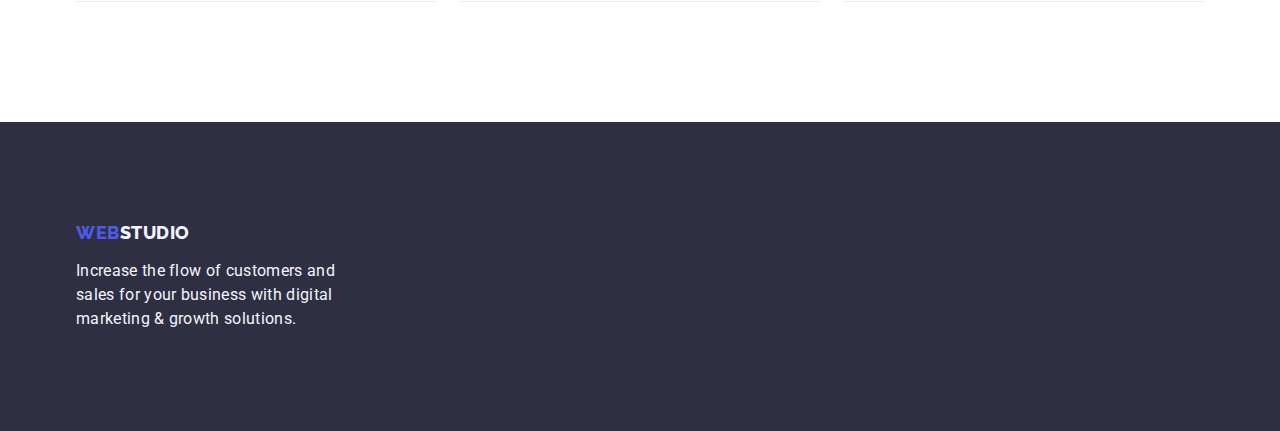
==== commit 09f1332c: "Update portfolio.html" ====
--- a/portfolio.html
+++ b/portfolio.html
@@ -199,12 +199,12 @@
     </main>
 
     <footer class="lower-bloc">
-    
+    <div class="container">
         <a class="logo-main link" href="./index.html">Web<span class="logo-accent-lower">Studio</span></a>
         <p class="lower-text">
             Increase the flow of customers and sales for your business with digital marketing & growth solutions.
         </p>
-    
+    </div>
     </footer>
     </body>
     
--- a/css/styles.css
+++ b/css/styles.css
@@ -15,7 +15,6 @@
     background-color: #FFF;
     line-height: 1.5;
     letter-spacing: 0.32px;
-
 }
 
 h1,
@@ -58,15 +57,19 @@
     padding: 0 15px;
     margin: 0 auto;
 }
+
 /**------------------Header--------------*/
+
 .header{
     display: flex;
     border-bottom: 1px solid var(--cornflower);
     background: var(--white);
 }
+
 .page-nav{
     display: flex;
 }
+
 .nav-menu{
     display: flex;
     gap: 40px;
@@ -99,6 +102,7 @@
 .page-link:focus {
     color: var(--active-ocean);
 }
+
 .contacts {
     font-style: normal;
     margin-left: auto;
@@ -119,10 +123,12 @@
 }
 
 /**------------ Main Studio-----------*/
+
 .title-bloc {
     background-color: var(--headings-navy-blue);
     padding: 188px 0;
 }
+
 .main-title {
     color: var(--white);
     font-size: 56px;
@@ -133,6 +139,7 @@
     margin: 0 auto;
     
 }
+
 .button-title {
     color: var(--white);
     background-color: var(--brand-color-iris);
@@ -149,6 +156,7 @@
     margin-left: auto;
     display: block;
 }
+
 .button-title:hover,
 .button-title:focus {
     background-color: var(--active-ocean);
@@ -202,6 +210,7 @@
     margin-bottom: 0;
     margin-left: auto;
 }
+
 .team-list{
     display: flex;
     flex-wrap: wrap;
@@ -212,6 +221,7 @@
     padding-bottom: 120px;
     align-content: center;
 }
+
 .team-card {
     background-color: var(--white);
     width: calc((100% - 72px) / 4);
@@ -224,7 +234,6 @@
 }
 
 /**----------Footer----------------*/
-
 
 /**__ glue footer*/
 .page-conteiner{
@@ -251,6 +260,7 @@
     max-width: 264px;
     margin-top: 16px;
 }
+
 .logo-accent-lower {
     color:var(--cloud);
 }
@@ -276,6 +286,7 @@
     border: 1px solid var(--cornflower);
     background-color: var(--cloud);
 }
+
 .filter:hover,
 .filter:focus {
     color: var(--white);
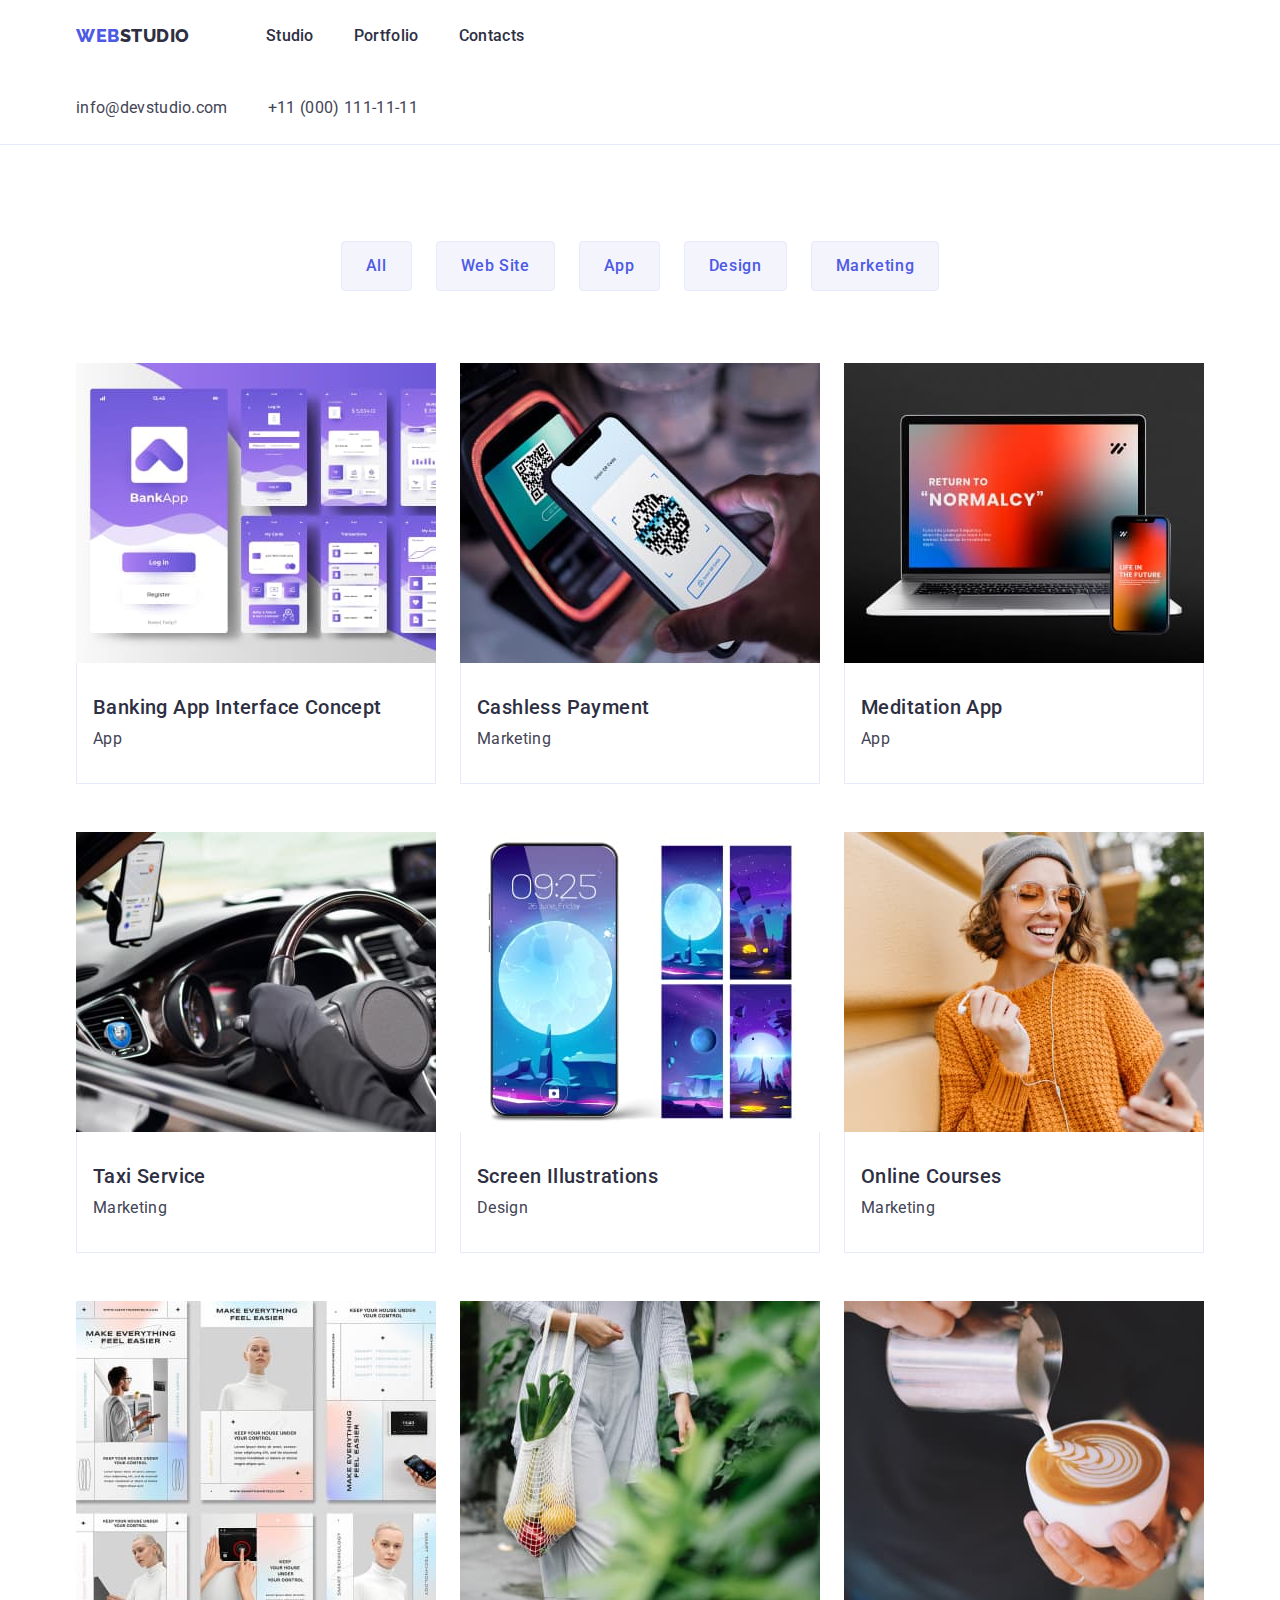
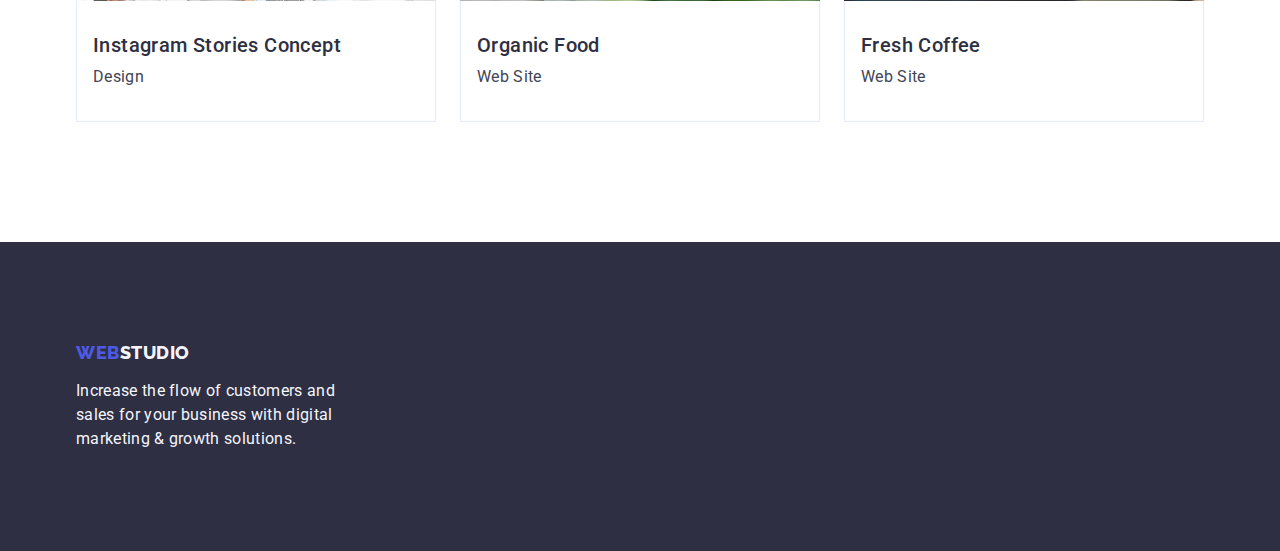
==== commit f39a0252: "update" ====
--- a/portfolio.html
+++ b/portfolio.html
@@ -16,34 +16,34 @@
 </head>
 
 <body>
-    <header class="header container">
-
-        <nav class="page-nav">
-            <a class="logo-main link" href="./index.html">Web<span class="logo-accent">Studio</span></a>
-            <ul class="nav-menu list">
-                <li>
-                    <a class="page-link link" href="./index.html">Studio</a>
-                </li>
-                <li>
-                    <a class="page-link link" href="./portfolio.html">Portfolio</a>
-                </li>
-                <li>
-                    <a class="page-link link" href="">Contacts</a>
-                </li>
-            </ul>
-        </nav>
-
-        <address class="contacts">
-            <ul class="contacts-list list">
-                <li>
-                    <a class="contacts-link link" href="mailto:info@devstudio.com">info@devstudio.com</a>
-                </li>
-                <li>
-                    <a  class="contacts-link link" href="tel:+110001111111">+11 (000) 111-11-11</a>
-                </li>
-            </ul>
-        </address>
-
+    <header class="header">
+        <div class="container">
+            <nav class="page-nav">
+                <a class="logo-main link" href="./index.html">Web<span class="logo-accent">Studio</span></a>
+                <ul class="nav-menu list">
+                    <li>
+                        <a class="page-link link" href="./index.html">Studio</a>
+                    </li>
+                    <li>
+                        <a class="page-link link" href="./portfolio.html">Portfolio</a>
+                    </li>
+                    <li>
+                        <a class="page-link link" href="">Contacts</a>
+                    </li>
+                </ul>
+            </nav>
+
+            <address class="contacts">
+                <ul class="contacts-list list">
+                    <li>
+                        <a class="contacts-link link" href="mailto:info@devstudio.com">info@devstudio.com</a>
+                    </li>
+                    <li>
+                        <a  class="contacts-link link" href="tel:+110001111111">+11 (000) 111-11-11</a>
+                    </li>
+                </ul>
+            </address>
+            </div>
     </header>
 
     <main>
--- a/css/styles.css
+++ b/css/styles.css
@@ -68,6 +68,7 @@
 
 .page-nav{
     display: flex;
+    align-items: center;
 }
 
 .nav-menu{
@@ -155,6 +156,7 @@
     margin-bottom: 0;
     margin-left: auto;
     display: block;
+    min-width: 169pxж
 }
 
 .button-title:hover,
@@ -164,10 +166,17 @@
 
 /**------------Section2-----------*/
 
+.values-bloc{
+    padding: 120px 0;
+}
+
 .values-list{
     display: flex;
     gap: 24px;
-    margin: 120px auto;
+}
+
+.values-items{
+    flex-basis: calc((100% - 72px) / 4);
 }
 
 .sub-title {
@@ -176,9 +185,14 @@
     font-weight: 500;
     line-height: 1.2;
     letter-spacing: 0.4px;
+    margin-bottom: 8px;
 }
 
 /**-----------Section3------------ */
+
+.doing-bloc{
+    padding-bottom: 120px;
+}
 
 .parts-title {
     color: var(--headings-navy-blue);
@@ -188,27 +202,22 @@
     letter-spacing: 0.72px;
     text-transform: capitalize;
     text-align: center;
-    margin: 0 auto;
+    margin-bottom: 72px;
 }
 
 .doing-list{
     display: flex;
     gap: 24px;
-    margin-top: 72px;
-    margin-right: auto;
-    margin-bottom: 120px;
-    margin-left: auto;
+}
+
+.doing-items{
+    flex-basis: calc((100% - 3 * 16px) / 3);
 }
 
 /**-----------Section4------------ */
 .team-bloc {
     background-color: var(--cloud);
-}
-.team-title {
-    padding-top: 120px;
-    margin-right: auto;
-    margin-bottom: 0;
-    margin-left: auto;
+    padding: 120px 0;
 }
 
 .team-list{
@@ -225,11 +234,11 @@
 .team-card {
     background-color: var(--white);
     width: calc((100% - 72px) / 4);
-    border-radius: 0px 0px 4px 4px
+    border-radius: 0px 0px 4px 4px;
 }
 
 .team-card-text {
-    margin: 32px auto;
+    padding: 32px 16px;
     text-align: center;
 }
 
@@ -250,15 +259,16 @@
     padding: 100px 0;
 }
 .lower-bloc .logo-main {
+    display: inline-block;
     padding: 0;
-    margin: 0;
+    margin-bottom: 16px;
+    margin-right: 0;
 }
 
 .lower-text {
     color: var(--cloud);
     font-weight: normal;
     max-width: 264px;
-    margin-top: 16px;
 }
 
 .logo-accent-lower {
@@ -267,11 +277,15 @@
 
 /**----------Portfolio*------------*/
 
+.portfolio-section{
+    padding: 96px 0 120px 0;
+}
+
 .filter-list{
     display: flex;
     gap: 24px;
     justify-content: center;
-    padding-top: 96px;
+    margin-bottom: 72px;
 }
 
 .filter {
@@ -291,23 +305,26 @@
 .filter:focus {
     color: var(--white);
     background-color: var(--active-ocean);
+    border: 1px solid transparent;
 }
 
 .project-card-list{
     display: flex;
     flex-wrap: wrap;
     gap: 24px;
+    row-gap: 48px;
     align-content: center;
-    margin-top: 72px;
-    padding-bottom: 120px;
 }
 
 .project-card-items {
+    flex-basis: calc((100% - 48px) / 3);
+}
+
+.project-card-text{
+    padding: 32px 16px;
+    border-right: 1px solid var(--cornflower);
     border-bottom: 1px solid var(--cornflower);
-}
-
-.project-card-text{
-    margin: 32px auto;
+    border-left: 1px solid var(--cornflower);
 }
 
 .text {
@@ -316,7 +333,5 @@
     font-weight: normal;
     line-height: 1.5;
     letter-spacing: 0.32px;
-
-    margin-top: 8px;
-}
-
+}
+
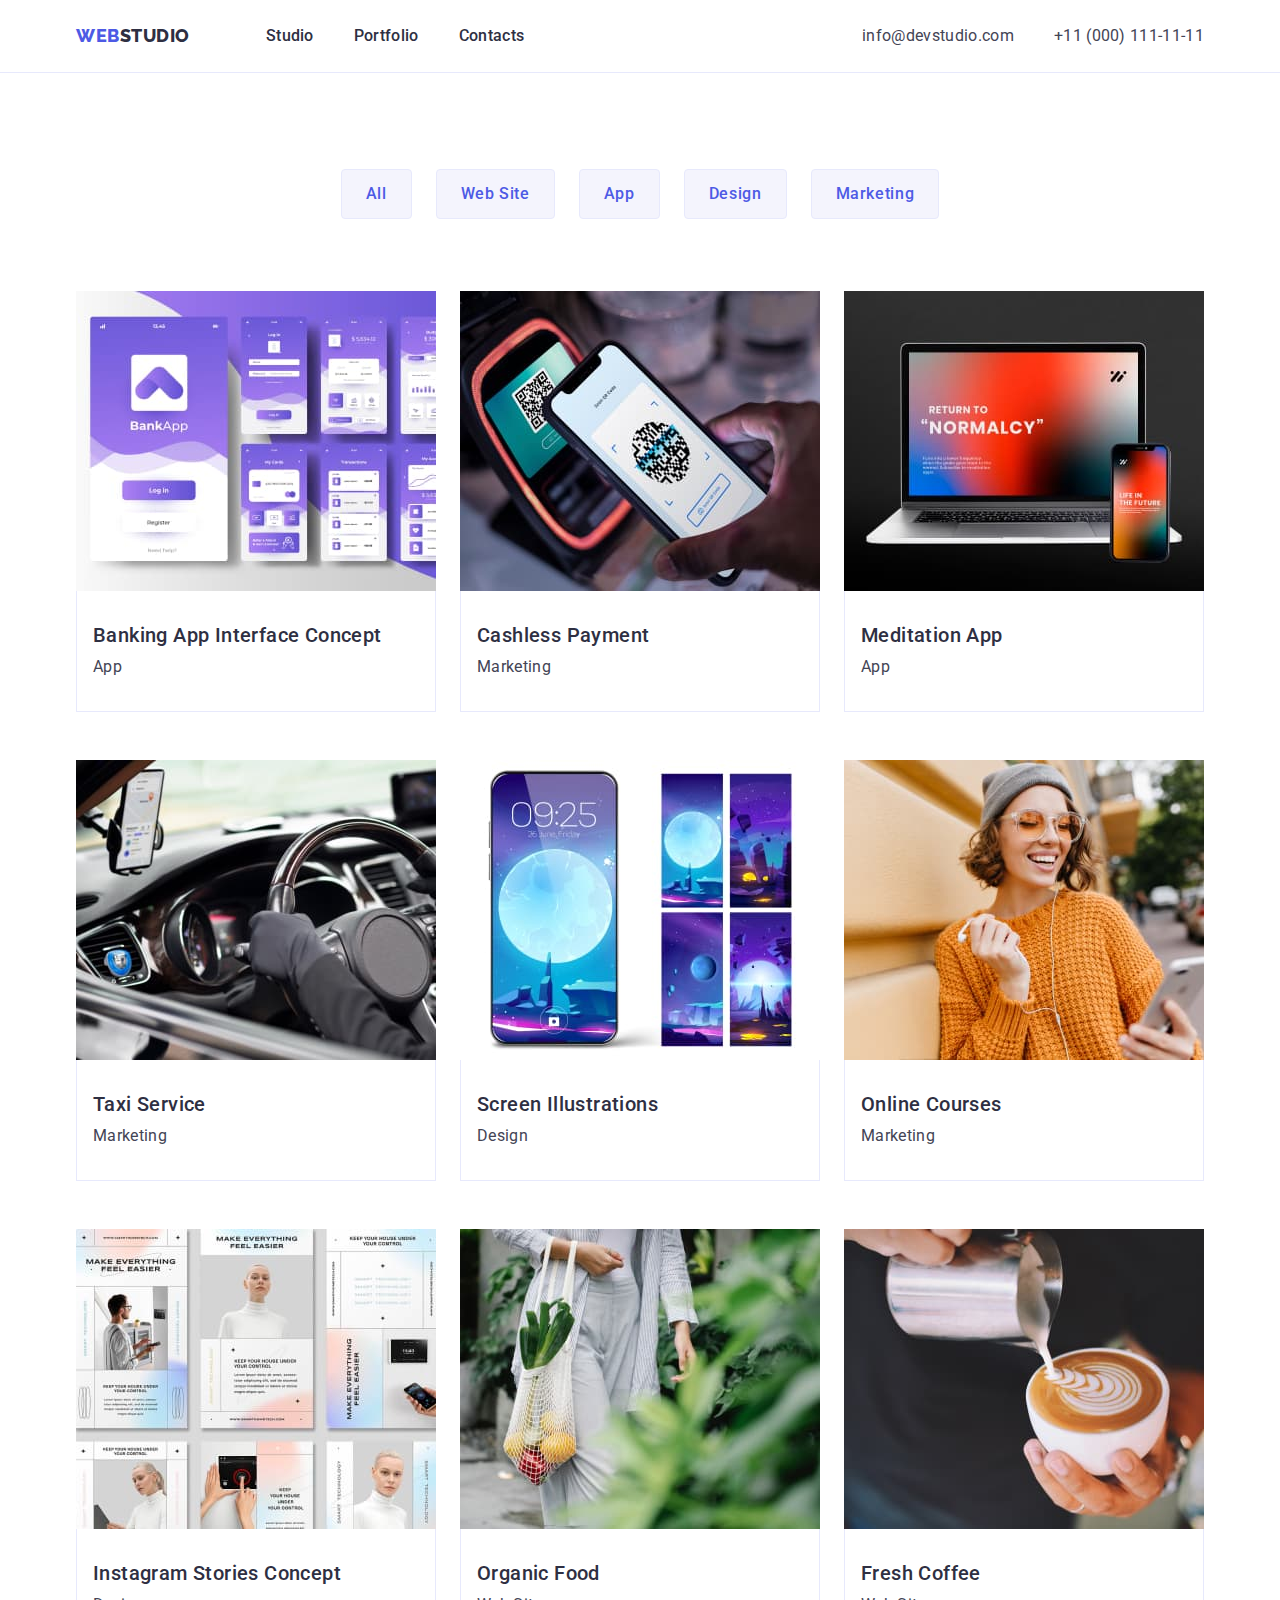
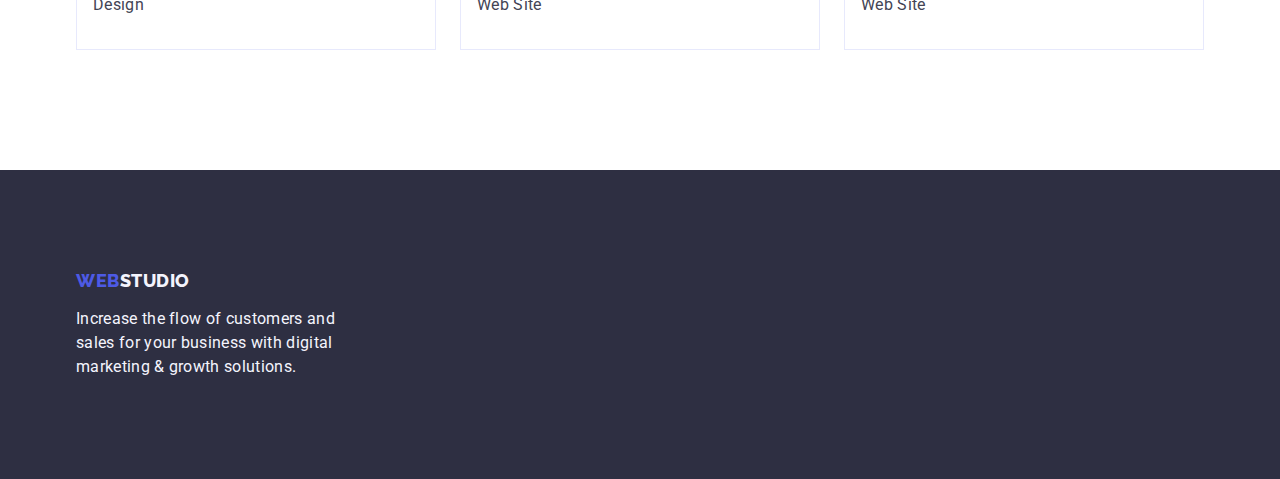
==== commit 623353b8: "all done" ====
--- a/portfolio.html
+++ b/portfolio.html
@@ -17,7 +17,7 @@
 
 <body>
     <header class="header">
-        <div class="container">
+        <div class="header-container container">
             <nav class="page-nav">
                 <a class="logo-main link" href="./index.html">Web<span class="logo-accent">Studio</span></a>
                 <ul class="nav-menu list">
--- a/css/styles.css
+++ b/css/styles.css
@@ -61,19 +61,17 @@
 /**------------------Header--------------*/
 
 .header{
-    display: flex;
     border-bottom: 1px solid var(--cornflower);
     background: var(--white);
 }
 
+.header-container{
+    display: flex;
+}
+
 .page-nav{
     display: flex;
     align-items: center;
-}
-
-.nav-menu{
-    display: flex;
-    gap: 40px;
 }
 
 .logo-main {
@@ -92,6 +90,12 @@
 .logo-accent {
     color: var(--headings-navy-blue);
 }
+
+.nav-menu {
+    display: flex;
+    gap: 40px;
+}
+
 .page-link {
     color: var(--headings-navy-blue);
     font-weight: 500;
@@ -227,7 +231,6 @@
     margin-top: 72px;
     margin-right: auto;
     margin-left: auto;
-    padding-bottom: 120px;
     align-content: center;
 }
 
@@ -245,11 +248,12 @@
 /**----------Footer----------------*/
 
 /**__ glue footer*/
-.page-conteiner{
+.page-container{
     min-height: 100vh;
     display: flex;
     flex-direction: column;
 }
+
 main {
     flex-grow: 1;
 }
